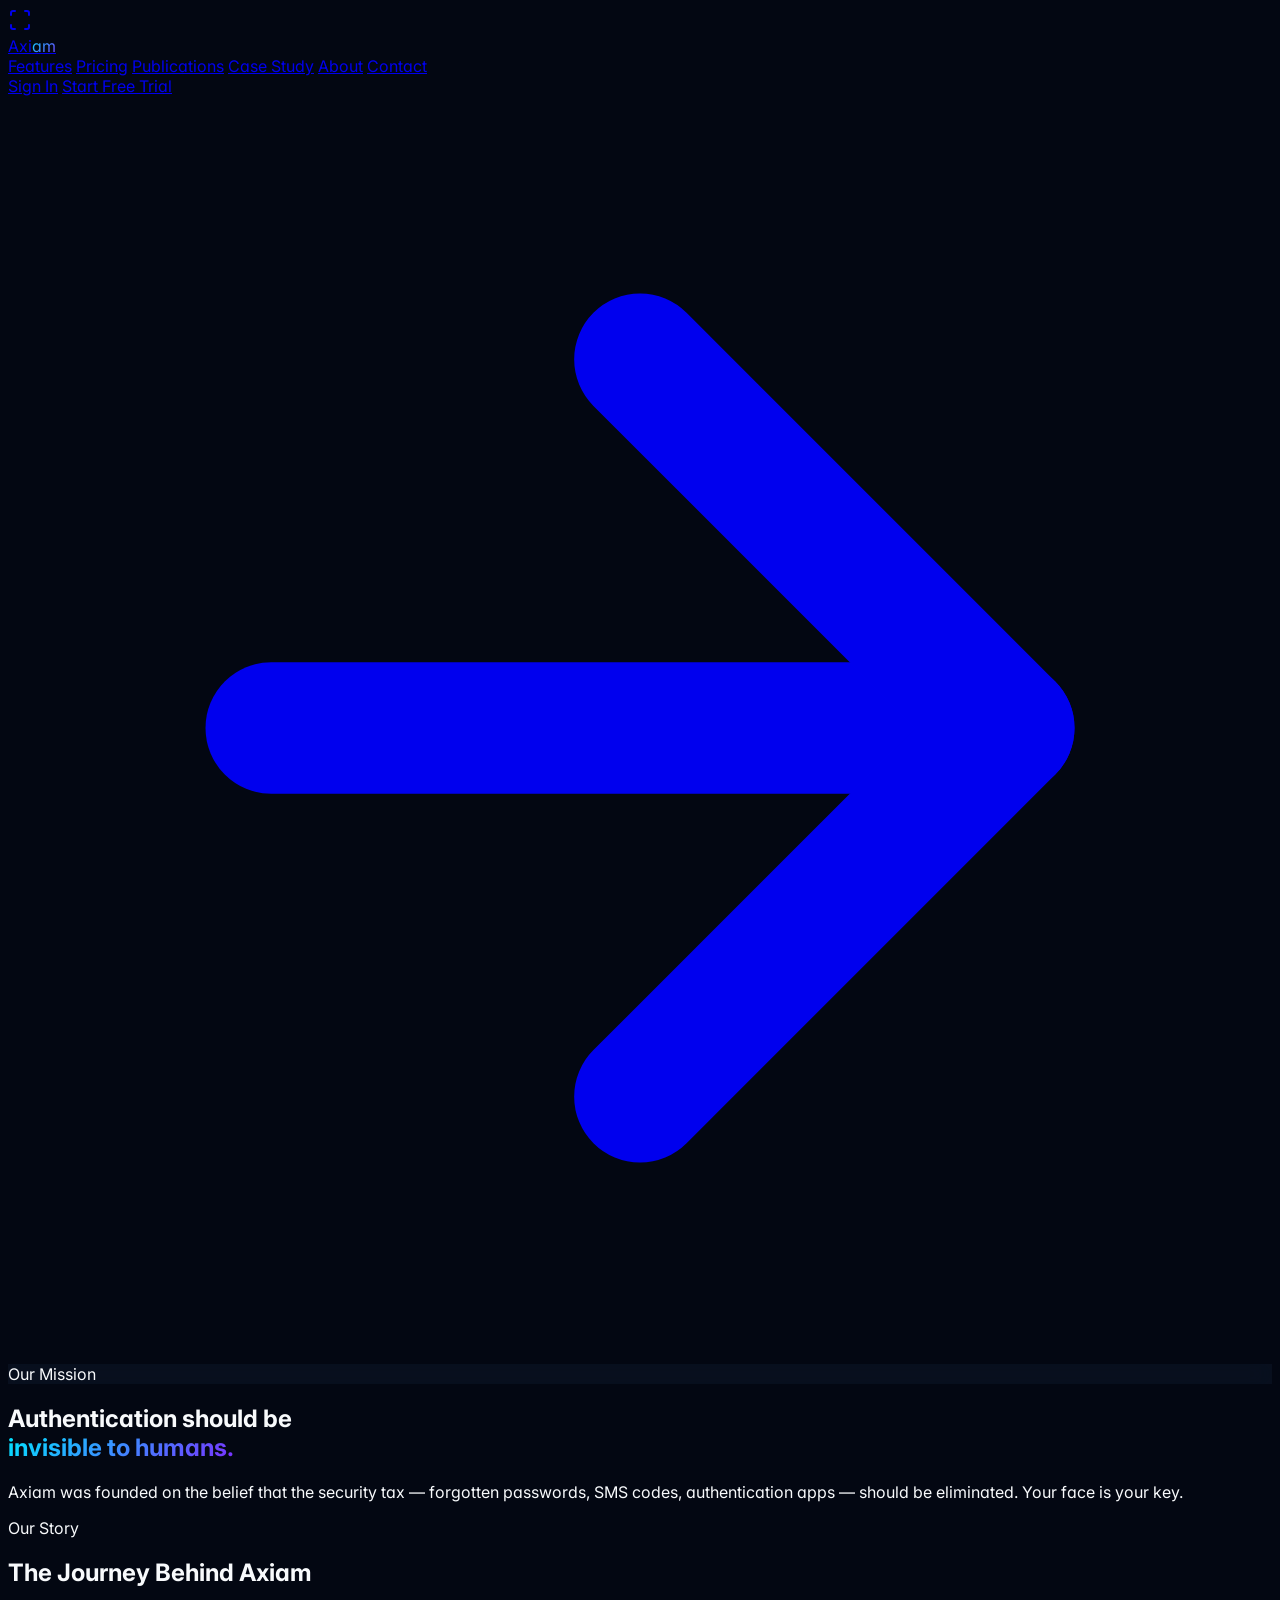
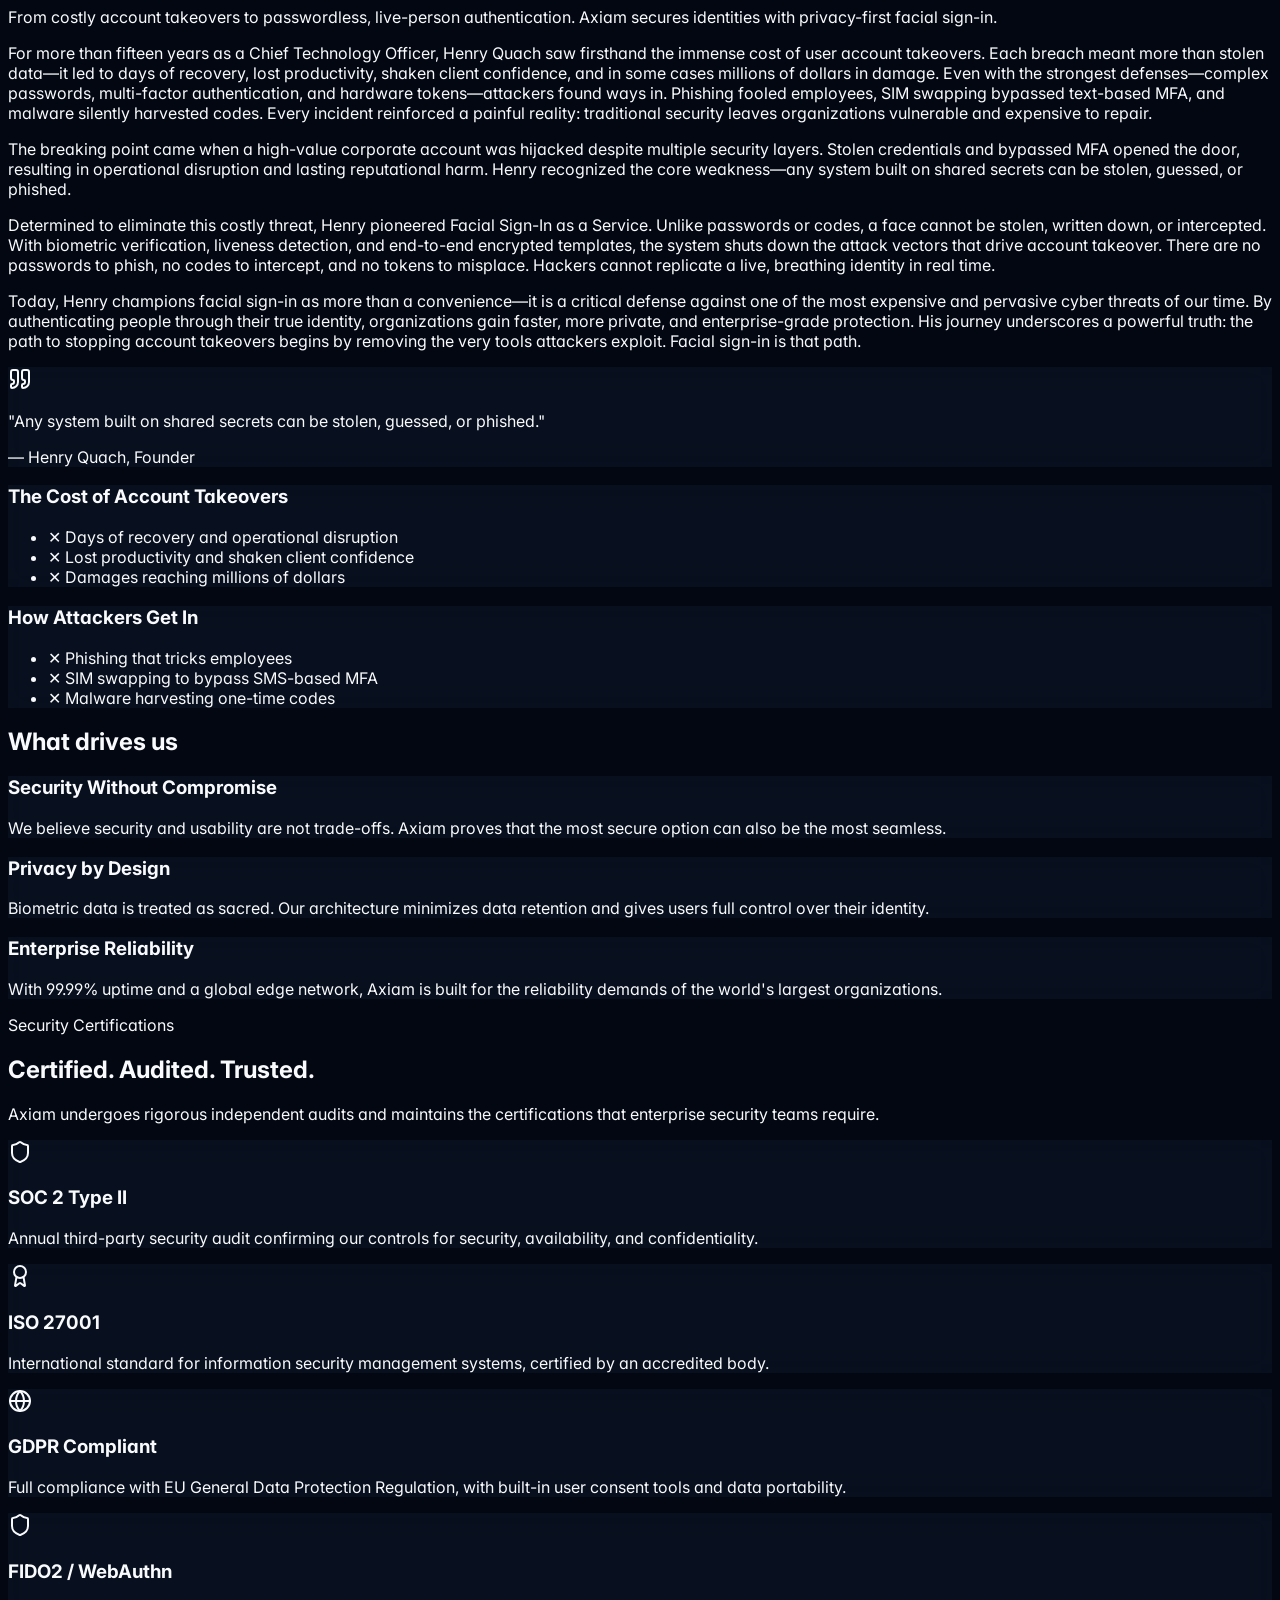
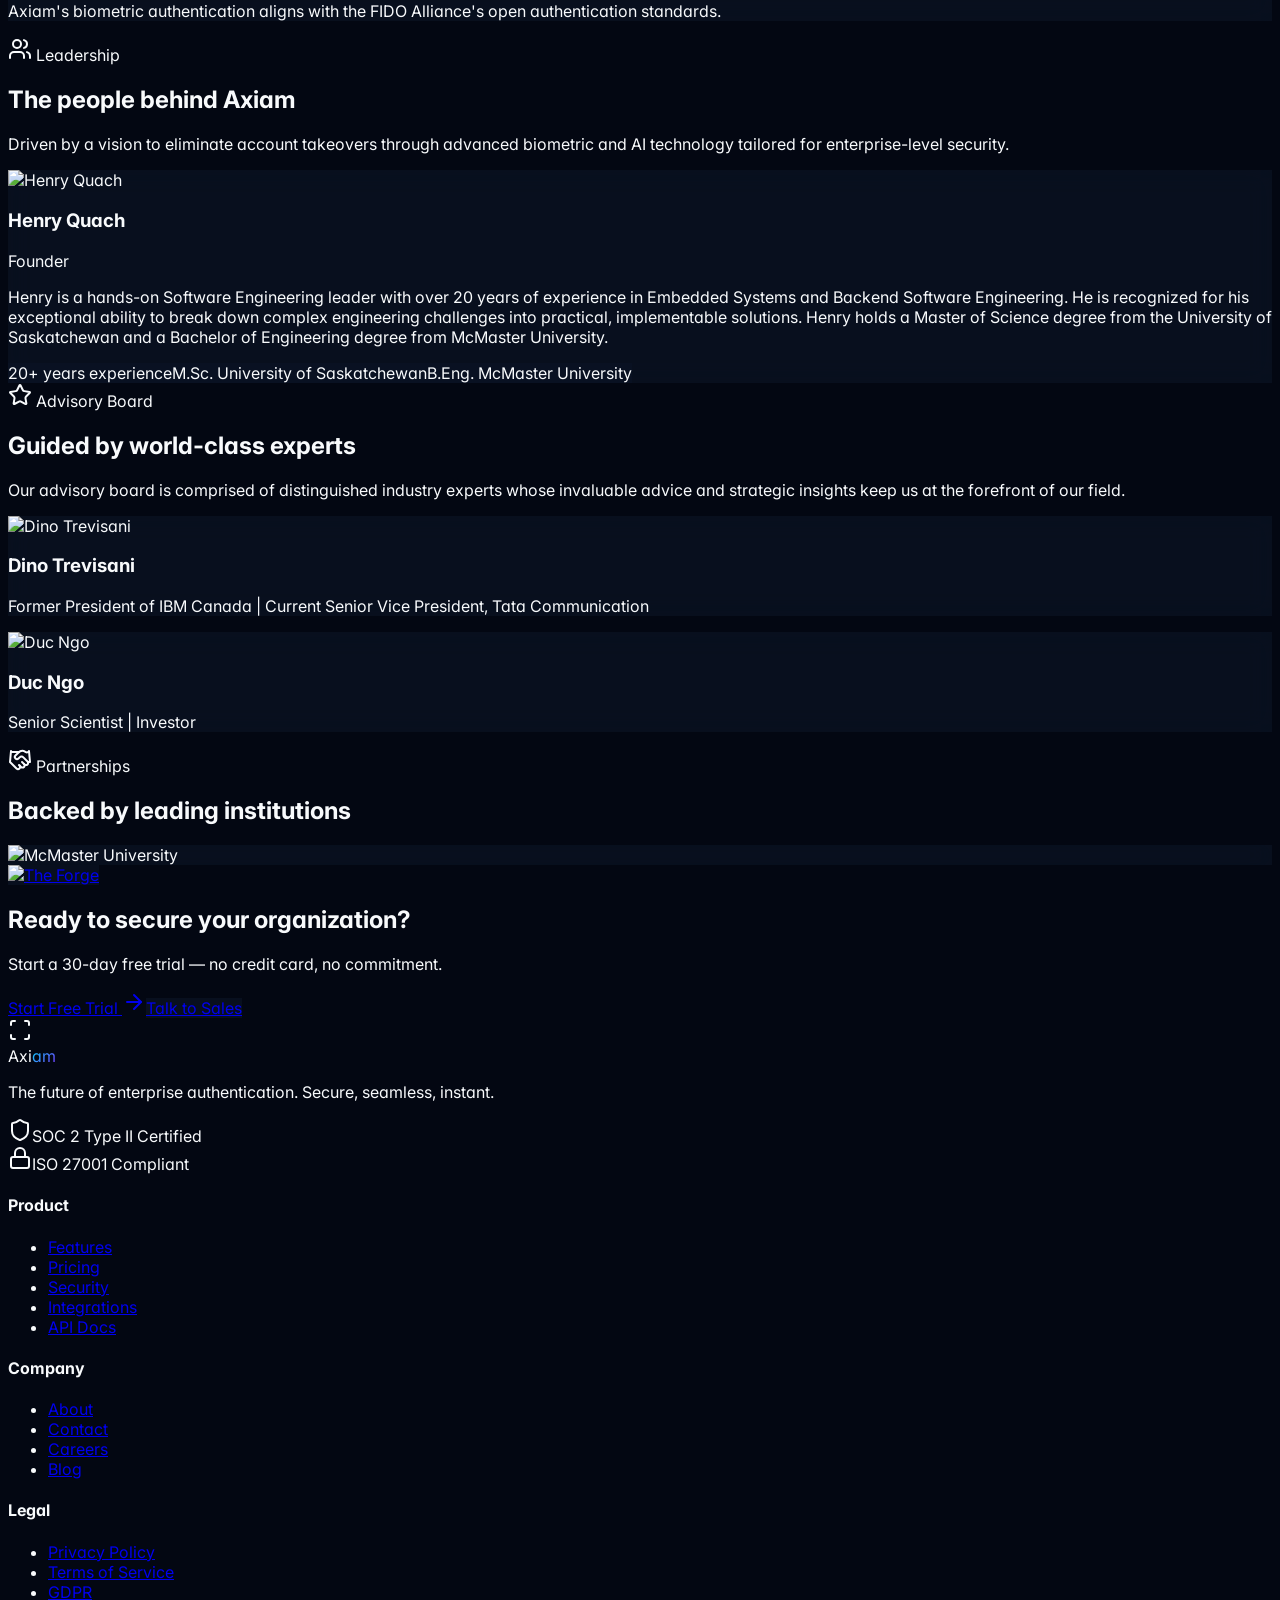
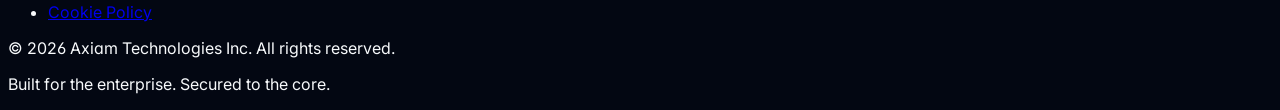
==== about.html @ 0cbfa3c6 "new" ====
<!DOCTYPE html>

<html class="scroll-smooth" lang="en">

<head>
    <meta charset="utf-8" />
    <meta content="width=device-width, initial-scale=1.0" name="viewport" />
    <title>Bastion Host + Facial Sign-In Traces a Ransomware Hacker to Justice | Axiam Case Study</title>
    <!-- Shared Tailwind, behavior, and theme assets -->
    <script src="https://cdn.tailwindcss.com?plugins=forms,container-queries"></script>
    <script src="js/main.js"></script>
    <link rel="preconnect" href="https://fonts.googleapis.com" />
    <link rel="preconnect" crossorigin href="https://fonts.gstatic.com" />
    <link
        href="https://fonts.googleapis.com/css2?family=Inter:wght@300;400;500;600;700;800&family=JetBrains+Mono:wght@400;500&display=swap"
        rel="stylesheet" />
    <link rel="stylesheet" href="css/styles.css" />
</head>

<body class="bg-[#030712] text-slate-400 font-sans antialiased selection:bg-cyan-500 selection:text-black min-h-screen">
    <!-- BEGIN: MainHeader -->
    <header class="fixed top-0 left-0 right-0 z-50 bg-[#030712]/80 backdrop-blur-md border-b border-slate-800/60"
        data-purpose="site-navigation">
        <div class="max-w-7xl mx-auto px-4 sm:px-6 lg:px-8 h-20 flex items-center justify-between">
            <!-- Logo -->
            <a aria-label="Axiam Home" class="flex items-center gap-3 group focus:outline-none" href="index.html">
                <div
                    class="w-9 h-9 rounded-lg bg-gradient-to-br from-cyan-400 to-violet-600 flex items-center justify-center">
                    <svg xmlns="http://www.w3.org/2000/svg" width="24" height="24" viewBox="0 0 24 24" fill="none"
                        stroke="currentColor" stroke-width="2" stroke-linecap="round" stroke-linejoin="round"
                        class="lucide lucide-scan w-5 h-5 text-white">
                        <path d="M3 7V5a2 2 0 0 1 2-2h2"></path>
                        <path d="M17 3h2a2 2 0 0 1 2 2v2"></path>
                        <path d="M21 17v2a2 2 0 0 1-2 2h-2"></path>
                        <path d="M7 21H5a2 2 0 0 1-2-2v-2"></path>
                    </svg>
                </div>
                <span class="text-xl font-bold text-white">Axi<span class="gradient-text">am</span></span>
            </a>
            <!-- Desktop Nav Items -->
            <nav class="hidden md:flex items-center space-x-8 text-sm font-medium text-slate-300">
                <a class="hover:text-cyan-400 transition-colors" href="features.html">Features</a>
                <a class="hover:text-cyan-400 transition-colors" href="pricing.html">Pricing</a>
                <a class="hover:text-cyan-400 transition-colors" href="publications.html">Publications</a>
                <a class="hover:text-cyan-400 transition-colors" href="case-study.html">Case Study</a>
                <a class="text-[#00e5ff] font-semibold transition-colors" href="about.html">About</a>
                <a class="hover:text-cyan-400 transition-colors" href="contact.html">Contact</a>
            </nav>
            <!-- Action Buttons -->
            <div class="flex items-center gap-4">
                <a class="text-sm font-medium text-slate-300 hover:text-white transition-colors hidden sm:inline-block"
                    href="#">Sign In</a>
                <a class="inline-flex items-center justify-center gap-2 px-4 py-2 sm:px-5 sm:py-2.5 rounded-full bg-cyan-400 hover:bg-cyan-300 text-slate-950 font-semibold text-xs sm:text-sm tracking-wide transition-all shadow-[0_0_20px_rgba(0,229,255,0.4)] hover:shadow-[0_0_25px_rgba(0,229,255,0.6)]"
                    href="trial.html">
                    <span>Start Free Trial</span>
                    <svg class="w-3.5 h-3.5" fill="none" stroke="currentColor" stroke-linecap="round"
                        stroke-linejoin="round" stroke-width="2.5" viewbox="0 0 24 24">
                        <line x1="5" x2="19" y1="12" y2="12"></line>
                        <polyline points="12 5 19 12 12 19"></polyline>
                    </svg>
                </a>
            </div>
        </div>
    </header>
    <!-- END: MainHeader -->
    <main>
        <!-- BEGIN: HeroSection -->
        <section class="pt-36 pb-20 relative overflow-hidden">
            <div
                class="absolute top-0 right-0 w-[500px] h-[500px] bg-cyan-400/4 rounded-full blur-3xl pointer-events-none">
            </div>
            <div class="max-w-4xl mx-auto px-6 text-center relative z-10">
                <div class="inline-flex items-center gap-2 px-4 py-2 rounded-full glass border border-cyan-400/20 text-cyan-400 text-sm font-medium mb-8"
                   ><span
                        class="w-2 h-2 rounded-full bg-cyan-400 animate-pulse"></span>Our Mission</div>
                <h1 class="text-3xl sm:text-5xl lg:text-6xl font-extrabold tracking-tight leading-tight sm:leading-[1.15] mb-6 text-white">Authentication
                    should be<br><span class="gradient-text">invisible to humans.</span></h1>
                <p class="text-slate-400 text-xl max-w-2xl mx-auto leading-relaxed"
                   >Axiam was founded on the belief that the security tax —
                    forgotten passwords, SMS codes, authentication apps — should be eliminated. Your face is your key.
                </p>
            </div>
        </section>
        <!-- END: HeroSection -->
        <section class="py-20 bg-[#0D1526]/40 border-y border-white/5">
            <div class="max-w-5xl mx-auto px-6 lg:px-8">
                <div class="text-center mb-12"><span
                        class="text-cyan-400 text-sm font-semibold uppercase tracking-widest mb-4 block">Our
                        Story</span>
                    <h2 class="text-4xl md:text-5xl font-bold text-white mb-4">The Journey Behind Axiam</h2>
                    <p class="text-slate-400 text-lg max-w-2xl mx-auto">From costly account takeovers to passwordless,
                        live-person authentication. Axiam secures identities with privacy-first facial sign-in.</p>
                </div>
                <div class="space-y-6 text-slate-400 leading-relaxed text-lg max-w-3xl mx-auto">
                    <p>For more than fifteen years as a Chief Technology Officer,
                        Henry Quach saw firsthand the immense cost of user account takeovers. Each breach meant more
                        than stolen data—it led to days of recovery, lost productivity, shaken client confidence, and in
                        some cases millions of dollars in damage. Even with the strongest defenses—complex passwords,
                        multi-factor authentication, and hardware tokens—attackers found ways in. Phishing fooled
                        employees, SIM swapping bypassed text-based MFA, and malware silently harvested codes. Every
                        incident reinforced a painful reality: traditional security leaves organizations vulnerable and
                        expensive to repair.</p>
                    <p>The breaking point came when a high-value corporate account
                        was hijacked despite multiple security layers. Stolen credentials and bypassed MFA opened the
                        door, resulting in operational disruption and lasting reputational harm. Henry recognized the
                        core weakness—any system built on shared secrets can be stolen, guessed, or phished.</p>
                    <p>Determined to eliminate this costly threat, Henry pioneered
                        Facial Sign-In as a Service. Unlike passwords or codes, a face cannot be stolen, written down,
                        or intercepted. With biometric verification, liveness detection, and end-to-end encrypted
                        templates, the system shuts down the attack vectors that drive account takeover. There are no
                        passwords to phish, no codes to intercept, and no tokens to misplace. Hackers cannot replicate a
                        live, breathing identity in real time.</p>
                    <p>Today, Henry champions facial sign-in as more than a
                        convenience—it is a critical defense against one of the most expensive and pervasive cyber
                        threats of our time. By authenticating people through their true identity, organizations gain
                        faster, more private, and enterprise-grade protection. His journey underscores a powerful truth:
                        the path to stopping account takeovers begins by removing the very tools attackers exploit.
                        Facial sign-in is that path.</p>
                </div>
                <div class="relative glass rounded-2xl p-8 md:p-10 border border-cyan-400/15 mt-12 max-w-2xl mx-auto"
                   ><svg xmlns="http://www.w3.org/2000/svg" width="24" height="24"
                        viewBox="0 0 24 24" fill="none" stroke="currentColor" stroke-width="2" stroke-linecap="round"
                        stroke-linejoin="round"
                        class="lucide lucide-quote absolute top-6 left-6 w-8 h-8 text-cyan-400/20">
                        <path
                            d="M16 3a2 2 0 0 0-2 2v6a2 2 0 0 0 2 2 1 1 0 0 1 1 1v1a2 2 0 0 1-2 2 1 1 0 0 0-1 1v2a1 1 0 0 0 1 1 6 6 0 0 0 6-6V5a2 2 0 0 0-2-2z">
                        </path>
                        <path
                            d="M5 3a2 2 0 0 0-2 2v6a2 2 0 0 0 2 2 1 1 0 0 1 1 1v1a2 2 0 0 1-2 2 1 1 0 0 0-1 1v2a1 1 0 0 0 1 1 6 6 0 0 0 6-6V5a2 2 0 0 0-2-2z">
                        </path>
                    </svg>
                    <p class="text-xl md:text-2xl font-medium text-white leading-relaxed mb-4 pl-10">"Any system built
                        on shared secrets can be stolen, guessed, or phished."</p>
                    <p class="text-cyan-400 font-semibold pl-10">— Henry Quach, Founder</p>
                </div>
                <div class="grid md:grid-cols-2 gap-6 mt-12">
                    <div class="glass rounded-2xl p-7 border border-red-500/10">
                        <h3 class="text-white font-bold mb-4 flex items-center gap-2"><span
                                class="w-2 h-2 rounded-full bg-red-400"></span> The Cost of Account Takeovers</h3>
                        <ul class="space-y-3">
                            <li class="flex items-start gap-2.5 text-slate-400 text-sm"><span
                                    class="text-red-400 mt-1">✕</span> Days of recovery and operational disruption</li>
                            <li class="flex items-start gap-2.5 text-slate-400 text-sm"><span
                                    class="text-red-400 mt-1">✕</span> Lost productivity and shaken client confidence
                            </li>
                            <li class="flex items-start gap-2.5 text-slate-400 text-sm"><span
                                    class="text-red-400 mt-1">✕</span> Damages reaching millions of dollars</li>
                        </ul>
                    </div>
                    <div class="glass rounded-2xl p-7 border border-orange-500/10">
                        <h3 class="text-white font-bold mb-4 flex items-center gap-2"><span
                                class="w-2 h-2 rounded-full bg-orange-400"></span> How Attackers Get In</h3>
                        <ul class="space-y-3">
                            <li class="flex items-start gap-2.5 text-slate-400 text-sm"><span
                                    class="text-orange-400 mt-1">✕</span> Phishing that tricks employees</li>
                            <li class="flex items-start gap-2.5 text-slate-400 text-sm"><span
                                    class="text-orange-400 mt-1">✕</span> SIM swapping to bypass SMS-based MFA</li>
                            <li class="flex items-start gap-2.5 text-slate-400 text-sm"><span
                                    class="text-orange-400 mt-1">✕</span> Malware harvesting one-time codes</li>
                        </ul>
                    </div>
                </div>
            </div>
        </section>
        <section class="py-24">
            <div class="max-w-7xl mx-auto px-6 lg:px-8">
                <div class="text-center mb-16">
                    <h2 class="text-4xl font-bold text-white mb-4">What drives us</h2>
                </div>
                <div class="grid md:grid-cols-3 gap-8">
                    <div class="glass rounded-2xl p-8 border border-white/5 hover:border-cyan-400/20 transition-all"
                       >
                        <div class="w-2 h-12 rounded-full bg-gradient-to-b from-cyan-400 to-violet-600 mb-6"></div>
                        <h3 class="text-xl font-bold text-white mb-3">Security Without Compromise</h3>
                        <p class="text-slate-400 leading-relaxed">We believe security and usability are not trade-offs.
                            Axiam proves that the most secure option can also be the most seamless.</p>
                    </div>
                    <div class="glass rounded-2xl p-8 border border-white/5 hover:border-cyan-400/20 transition-all"
                       >
                        <div class="w-2 h-12 rounded-full bg-gradient-to-b from-cyan-400 to-violet-600 mb-6"></div>
                        <h3 class="text-xl font-bold text-white mb-3">Privacy by Design</h3>
                        <p class="text-slate-400 leading-relaxed">Biometric data is treated as sacred. Our architecture
                            minimizes data retention and gives users full control over their identity.</p>
                    </div>
                    <div class="glass rounded-2xl p-8 border border-white/5 hover:border-cyan-400/20 transition-all"
                       >
                        <div class="w-2 h-12 rounded-full bg-gradient-to-b from-cyan-400 to-violet-600 mb-6"></div>
                        <h3 class="text-xl font-bold text-white mb-3">Enterprise Reliability</h3>
                        <p class="text-slate-400 leading-relaxed">With 99.99% uptime and a global edge network, Axiam is
                            built for the reliability demands of the world's largest organizations.</p>
                    </div>
                </div>
            </div>
        </section>
        <section class="py-24 bg-[#0D1526]/40 border-y border-white/5">
            <div class="max-w-7xl mx-auto px-6 lg:px-8">
                <div class="text-center mb-16"><span
                        class="text-violet-400 text-sm font-semibold uppercase tracking-widest mb-4 block">Security
                        Certifications</span>
                    <h2 class="text-4xl font-bold text-white mb-4">Certified. Audited. Trusted.</h2>
                    <p class="text-slate-400 text-lg max-w-xl mx-auto">Axiam undergoes rigorous independent audits and
                        maintains the certifications that enterprise security teams require.</p>
                </div>
                <div class="grid md:grid-cols-2 gap-8">
                    <div class="glass rounded-2xl p-8 border border-white/5 hover:border-cyan-400/20 transition-all flex gap-6"
                       >
                        <div
                            class="w-14 h-14 rounded-2xl flex items-center justify-center flex-shrink-0 bg-cyan-400/10">
                            <svg xmlns="http://www.w3.org/2000/svg" width="24" height="24" viewBox="0 0 24 24"
                                fill="none" stroke="currentColor" stroke-width="2" stroke-linecap="round"
                                stroke-linejoin="round" class="lucide lucide-shield w-7 h-7 text-cyan-400">
                                <path
                                    d="M20 13c0 5-3.5 7.5-7.66 8.95a1 1 0 0 1-.67-.01C7.5 20.5 4 18 4 13V6a1 1 0 0 1 1-1c2 0 4.5-1.2 6.24-2.72a1.17 1.17 0 0 1 1.52 0C14.51 3.81 17 5 19 5a1 1 0 0 1 1 1z">
                                </path>
                            </svg>
                        </div>
                        <div>
                            <h3 class="text-white font-bold text-lg mb-2">SOC 2 Type II</h3>
                            <p class="text-slate-400 text-sm leading-relaxed">Annual third-party security audit
                                confirming our controls for security, availability, and confidentiality.</p>
                        </div>
                    </div>
                    <div class="glass rounded-2xl p-8 border border-white/5 hover:border-cyan-400/20 transition-all flex gap-6"
                       >
                        <div
                            class="w-14 h-14 rounded-2xl flex items-center justify-center flex-shrink-0 bg-violet-400/10">
                            <svg xmlns="http://www.w3.org/2000/svg" width="24" height="24" viewBox="0 0 24 24"
                                fill="none" stroke="currentColor" stroke-width="2" stroke-linecap="round"
                                stroke-linejoin="round" class="lucide lucide-award w-7 h-7 text-violet-400">
                                <path
                                    d="m15.477 12.89 1.515 8.526a.5.5 0 0 1-.81.47l-3.58-2.687a1 1 0 0 0-1.197 0l-3.586 2.686a.5.5 0 0 1-.81-.469l1.514-8.526">
                                </path>
                                <circle cx="12" cy="8" r="6"></circle>
                            </svg>
                        </div>
                        <div>
                            <h3 class="text-white font-bold text-lg mb-2">ISO 27001</h3>
                            <p class="text-slate-400 text-sm leading-relaxed">International standard for information
                                security management systems, certified by an accredited body.</p>
                        </div>
                    </div>
                    <div class="glass rounded-2xl p-8 border border-white/5 hover:border-cyan-400/20 transition-all flex gap-6"
                       >
                        <div
                            class="w-14 h-14 rounded-2xl flex items-center justify-center flex-shrink-0 bg-cyan-400/10">
                            <svg xmlns="http://www.w3.org/2000/svg" width="24" height="24" viewBox="0 0 24 24"
                                fill="none" stroke="currentColor" stroke-width="2" stroke-linecap="round"
                                stroke-linejoin="round" class="lucide lucide-globe w-7 h-7 text-cyan-400">
                                <circle cx="12" cy="12" r="10"></circle>
                                <path d="M12 2a14.5 14.5 0 0 0 0 20 14.5 14.5 0 0 0 0-20"></path>
                                <path d="M2 12h20"></path>
                            </svg>
                        </div>
                        <div>
                            <h3 class="text-white font-bold text-lg mb-2">GDPR Compliant</h3>
                            <p class="text-slate-400 text-sm leading-relaxed">Full compliance with EU General Data
                                Protection Regulation, with built-in user consent tools and data portability.</p>
                        </div>
                    </div>
                    <div class="glass rounded-2xl p-8 border border-white/5 hover:border-cyan-400/20 transition-all flex gap-6"
                       >
                        <div
                            class="w-14 h-14 rounded-2xl flex items-center justify-center flex-shrink-0 bg-violet-400/10">
                            <svg xmlns="http://www.w3.org/2000/svg" width="24" height="24" viewBox="0 0 24 24"
                                fill="none" stroke="currentColor" stroke-width="2" stroke-linecap="round"
                                stroke-linejoin="round" class="lucide lucide-shield w-7 h-7 text-violet-400">
                                <path
                                    d="M20 13c0 5-3.5 7.5-7.66 8.95a1 1 0 0 1-.67-.01C7.5 20.5 4 18 4 13V6a1 1 0 0 1 1-1c2 0 4.5-1.2 6.24-2.72a1.17 1.17 0 0 1 1.52 0C14.51 3.81 17 5 19 5a1 1 0 0 1 1 1z">
                                </path>
                            </svg>
                        </div>
                        <div>
                            <h3 class="text-white font-bold text-lg mb-2">FIDO2 / WebAuthn</h3>
                            <p class="text-slate-400 text-sm leading-relaxed">Axiam's biometric authentication aligns
                                with the FIDO Alliance's open authentication standards.</p>
                        </div>
                    </div>
                </div>
            </div>
        </section>
        <section class="py-24">
            <div class="max-w-7xl mx-auto px-6 lg:px-8">
                <div class="text-center mb-16"><span
                        class="text-cyan-400 text-sm font-semibold uppercase tracking-widest mb-4 block flex items-center justify-center gap-2"><svg
                            xmlns="http://www.w3.org/2000/svg" width="24" height="24" viewBox="0 0 24 24" fill="none"
                            stroke="currentColor" stroke-width="2" stroke-linecap="round" stroke-linejoin="round"
                            class="lucide lucide-users w-4 h-4">
                            <path d="M16 21v-2a4 4 0 0 0-4-4H6a4 4 0 0 0-4 4v2"></path>
                            <circle cx="9" cy="7" r="4"></circle>
                            <path d="M22 21v-2a4 4 0 0 0-3-3.87"></path>
                            <path d="M16 3.13a4 4 0 0 1 0 7.75"></path>
                        </svg> Leadership</span>
                    <h2 class="text-4xl font-bold text-white mb-4">The people behind Axiam</h2>
                    <p class="text-slate-400 text-lg max-w-2xl mx-auto">Driven by a vision to eliminate account
                        takeovers through advanced biometric and AI technology tailored for enterprise-level security.
                    </p>
                </div>
                <div class="max-w-3xl mx-auto">
                    <div class="relative glass rounded-3xl p-10 md:p-12 border border-cyan-400/15 hover:border-cyan-400/30 transition-all overflow-hidden group"
                       >
                        <div
                            class="absolute inset-0 bg-gradient-to-br from-cyan-400/5 to-violet-600/5 pointer-events-none">
                        </div>
                        <div class="relative z-10 flex flex-col md:flex-row items-center md:items-start gap-8">
                            <div class="relative flex-shrink-0">
                                <div
                                    class="absolute -inset-1 rounded-full bg-gradient-to-br from-cyan-400/40 to-violet-600/40 blur-md opacity-60 group-hover:opacity-100 transition-opacity">
                                </div><img
                                    src="https://qtrypzzcjebvfcihiynt.supabase.co/storage/v1/object/public/base44-prod/public/699f3a6bfd5d710f6a044eb6/f154e539b_generated_image.png"
                                    alt="Henry Quach"
                                    class="relative w-32 h-32 md:w-36 md:h-36 rounded-full object-cover border-2 border-cyan-400/30">
                            </div>
                            <div class="flex-1 text-center md:text-left">
                                <h3 class="text-2xl md:text-3xl font-bold text-white mb-1">Henry Quach</h3>
                                <p class="text-cyan-400 text-base font-semibold mb-5">Founder</p>
                                <p class="text-slate-400 leading-relaxed mb-6">Henry is a hands-on Software Engineering
                                    leader with over 20 years of experience in Embedded Systems and Backend Software
                                    Engineering. He is recognized for his exceptional ability to break down complex
                                    engineering challenges into practical, implementable solutions. Henry holds a Master
                                    of Science degree from the University of Saskatchewan and a Bachelor of Engineering
                                    degree from McMaster University.</p>
                                <div class="flex flex-wrap gap-2 justify-center md:justify-start"><span
                                        class="text-xs glass px-3 py-1.5 rounded-full border border-cyan-400/20 text-cyan-400 font-medium">20+
                                        years experience</span><span
                                        class="text-xs glass px-3 py-1.5 rounded-full border border-white/5 text-slate-300 font-medium">M.Sc.
                                        University of Saskatchewan</span><span
                                        class="text-xs glass px-3 py-1.5 rounded-full border border-white/5 text-slate-300 font-medium">B.Eng.
                                        McMaster University</span></div>
                            </div>
                        </div>
                    </div>
                </div>
            </div>
        </section>
        <section class="py-24 bg-[#0D1526]/40 border-y border-white/5">
            <div class="max-w-7xl mx-auto px-6 lg:px-8">
                <div class="text-center mb-16"><span
                        class="text-violet-400 text-sm font-semibold uppercase tracking-widest mb-4 block flex items-center justify-center gap-2"><svg
                            xmlns="http://www.w3.org/2000/svg" width="24" height="24" viewBox="0 0 24 24" fill="none"
                            stroke="currentColor" stroke-width="2" stroke-linecap="round" stroke-linejoin="round"
                            class="lucide lucide-star w-4 h-4">
                            <path
                                d="M11.525 2.295a.53.53 0 0 1 .95 0l2.31 4.679a2.123 2.123 0 0 0 1.595 1.16l5.166.756a.53.53 0 0 1 .294.904l-3.736 3.638a2.123 2.123 0 0 0-.611 1.878l.882 5.14a.53.53 0 0 1-.771.56l-4.618-2.428a2.122 2.122 0 0 0-1.973 0L6.396 21.01a.53.53 0 0 1-.77-.56l.881-5.139a2.122 2.122 0 0 0-.611-1.879L2.16 9.795a.53.53 0 0 1 .294-.906l5.165-.755a2.122 2.122 0 0 0 1.597-1.16z">
                            </path>
                        </svg> Advisory Board</span>
                    <h2 class="text-4xl font-bold text-white mb-4">Guided by world-class experts</h2>
                    <p class="text-slate-400 text-lg max-w-2xl mx-auto">Our advisory board is comprised of distinguished
                        industry experts whose invaluable advice and strategic insights keep us at the forefront of our
                        field.</p>
                </div>
                <div class="grid md:grid-cols-2 gap-8 max-w-4xl mx-auto">
                    <div class="glass rounded-2xl p-8 border border-white/5 hover:border-violet-400/20 transition-all flex items-center gap-5"
                       ><img
                            src="https://dashboard.axiam.io/assets/Dino-Trevisani-f7d4028ccf954fde856db5d0bd7a60f56756c30aee7a41c5e6709a3c54392edc.png"
                            alt="Dino Trevisani"
                            class="w-20 h-20 rounded-full object-cover border-2 border-violet-400/20 flex-shrink-0">
                        <div>
                            <h3 class="text-lg font-bold text-white">Dino Trevisani</h3>
                            <p class="text-violet-400 text-sm mt-1">Former President of IBM Canada | Current Senior Vice
                                President, Tata Communication</p>
                        </div>
                    </div>
                    <div class="glass rounded-2xl p-8 border border-white/5 hover:border-violet-400/20 transition-all flex items-center gap-5"
                       ><img
                            src="https://dashboard.axiam.io/assets/duc-ngo-11738da3454d9322840f368864fb1fb40541fd0e5b443ebb37a73ff5ca25899f.png"
                            alt="Duc Ngo"
                            class="w-20 h-20 rounded-full object-cover border-2 border-violet-400/20 flex-shrink-0">
                        <div>
                            <h3 class="text-lg font-bold text-white">Duc Ngo</h3>
                            <p class="text-violet-400 text-sm mt-1">Senior Scientist | Investor</p>
                        </div>
                    </div>
                </div>
            </div>
        </section>
        <section class="py-20">
            <div class="max-w-7xl mx-auto px-6 lg:px-8">
                <div class="text-center mb-12"><span
                        class="text-cyan-400 text-sm font-semibold uppercase tracking-widest mb-4 block flex items-center justify-center gap-2"><svg
                            xmlns="http://www.w3.org/2000/svg" width="24" height="24" viewBox="0 0 24 24" fill="none"
                            stroke="currentColor" stroke-width="2" stroke-linecap="round" stroke-linejoin="round"
                            class="lucide lucide-handshake w-4 h-4">
                            <path d="m11 17 2 2a1 1 0 1 0 3-3"></path>
                            <path
                                d="m14 14 2.5 2.5a1 1 0 1 0 3-3l-3.88-3.88a3 3 0 0 0-4.24 0l-.88.88a1 1 0 1 1-3-3l2.81-2.81a5.79 5.79 0 0 1 7.06-.87l.47.28a2 2 0 0 0 1.42.25L21 4">
                            </path>
                            <path d="m21 3 1 11h-2"></path>
                            <path d="M3 3 2 14l6.5 6.5a1 1 0 1 0 3-3"></path>
                            <path d="M3 4h8"></path>
                        </svg> Partnerships</span>
                    <h2 class="text-3xl font-bold text-white">Backed by leading institutions</h2>
                </div>
                <div class="flex flex-wrap items-center justify-center gap-12">
                    <div class="glass rounded-2xl p-8 border border-white/5 flex items-center justify-center"><img
                            src="https://dashboard.axiam.io/assets/McMaster-University-logo-e66e0690f7c9e3ead561ddea33e56fd5a88d5e3cc6a9f06b1a1d232995dc2d59.png"
                            alt="McMaster University"
                            class="h-16 object-contain opacity-70 hover:opacity-100 transition-opacity"></div><a
                        href="https://theforge.mcmaster.ca/startups/axiam-ai/" target="_blank" rel="noreferrer"
                        class="glass rounded-2xl p-8 border border-white/5 flex items-center justify-center hover:border-cyan-400/20 transition-all"><img
                            src="https://dashboard.axiam.io/assets/the_forge_logo-505212fdadaf58d2de7faad323778ddab6ab7c96f7bb055b452cfcb2638b49c2.png"
                            alt="The Forge"
                            class="h-16 object-contain opacity-70 hover:opacity-100 transition-opacity"></a>
                </div>
            </div>
        </section>
        <section class="py-24">
            <div class="max-w-3xl mx-auto px-6 text-center">
                <div>
                    <h2 class="text-4xl font-bold text-white mb-6">Ready to secure your organization?</h2>
                    <p class="text-slate-400 text-lg mb-8">Start a 30-day free trial — no credit card, no commitment.
                    </p>
                    <div class="flex flex-col sm:flex-row gap-4 justify-center"><a
                            class="inline-flex items-center gap-2 px-10 py-5 rounded-xl font-bold text-[#080C14] bg-cyan-400 hover:bg-cyan-300 transition-all glow-cyan text-lg"
                            href="/trial">Start Free Trial <svg xmlns="http://www.w3.org/2000/svg" width="24"
                                height="24" viewBox="0 0 24 24" fill="none" stroke="currentColor" stroke-width="2"
                                stroke-linecap="round" stroke-linejoin="round"
                                class="lucide lucide-arrow-right w-5 h-5">
                                <path d="M5 12h14"></path>
                                <path d="m12 5 7 7-7 7"></path>
                            </svg></a><a
                            class="inline-flex items-center gap-2 px-10 py-5 rounded-xl font-bold text-white glass border border-white/10 hover:border-cyan-400/30 transition-all text-lg"
                            href="/contact">Talk to Sales</a></div>
                </div>
            </div>
        </section>
    </main>
    <!-- BEGIN: MainFooter -->
    <footer class="border-t border-white/5 bg-[#050810]">
        <div class="max-w-7xl mx-auto px-6 lg:px-8 py-16">
            <div class="grid grid-cols-1 md:grid-cols-4 gap-10">
                <div class="md:col-span-1">
                    <div class="flex items-center gap-3 mb-4">
                        <div
                            class="w-9 h-9 rounded-lg bg-gradient-to-br from-cyan-400 to-violet-600 flex items-center justify-center">
                            <svg xmlns="http://www.w3.org/2000/svg" width="24" height="24" viewBox="0 0 24 24"
                                fill="none" stroke="currentColor" stroke-width="2" stroke-linecap="round"
                                stroke-linejoin="round" class="lucide lucide-scan w-5 h-5 text-white">
                                <path d="M3 7V5a2 2 0 0 1 2-2h2"></path>
                                <path d="M17 3h2a2 2 0 0 1 2 2v2"></path>
                                <path d="M21 17v2a2 2 0 0 1-2 2h-2"></path>
                                <path d="M7 21H5a2 2 0 0 1-2-2v-2"></path>
                            </svg>
                        </div>
                        <span class="text-xl font-bold text-white">Axi<span class="gradient-text">am</span></span>
                    </div>
                    <p class="text-slate-500 text-sm leading-relaxed">The future of enterprise authentication. Secure,
                        seamless, instant.</p>
                    <div class="flex items-center gap-2 mt-6"><svg xmlns="http://www.w3.org/2000/svg" width="24"
                            height="24" viewBox="0 0 24 24" fill="none" stroke="currentColor" stroke-width="2"
                            stroke-linecap="round" stroke-linejoin="round"
                            class="lucide lucide-shield w-4 h-4 text-cyan-400">
                            <path
                                d="M20 13c0 5-3.5 7.5-7.66 8.95a1 1 0 0 1-.67-.01C7.5 20.5 4 18 4 13V6a1 1 0 0 1 1-1c2 0 4.5-1.2 6.24-2.72a1.17 1.17 0 0 1 1.52 0C14.51 3.81 17 5 19 5a1 1 0 0 1 1 1z">
                            </path>
                        </svg><span class="text-xs text-slate-500">SOC 2 Type II Certified</span></div>
                    <div class="flex items-center gap-2 mt-2"><svg xmlns="http://www.w3.org/2000/svg" width="24"
                            height="24" viewBox="0 0 24 24" fill="none" stroke="currentColor" stroke-width="2"
                            stroke-linecap="round" stroke-linejoin="round"
                            class="lucide lucide-lock w-4 h-4 text-violet-400">
                            <rect width="18" height="11" x="3" y="11" rx="2" ry="2"></rect>
                            <path d="M7 11V7a5 5 0 0 1 10 0v4"></path>
                        </svg><span class="text-xs text-slate-500">ISO 27001 Compliant</span></div>
                </div>
                <div>
                    <h4 class="text-white font-semibold text-sm mb-4 uppercase tracking-widest">Product</h4>
                    <ul class="space-y-3">
                        <li><a class="text-slate-500 hover:text-cyan-400 text-sm transition-colors"
                                href="features.html">Features</a></li>
                        <li><a class="text-slate-500 hover:text-cyan-400 text-sm transition-colors"
                                href="pricing.html">Pricing</a></li>
                        <li><a class="text-slate-500 hover:text-cyan-400 text-sm transition-colors"
                                href="contact.html">Security</a></li>
                        <li><a class="text-slate-500 hover:text-cyan-400 text-sm transition-colors"
                                href="contact.html">Integrations</a></li>
                        <li><a class="text-slate-500 hover:text-cyan-400 text-sm transition-colors"
                                href="api-docs.html">API
                                Docs</a></li>
                    </ul>
                </div>
                <div>
                    <h4 class="text-white font-semibold text-sm mb-4 uppercase tracking-widest">Company</h4>
                    <ul class="space-y-3">
                        <li><a class="text-slate-500 hover:text-cyan-400 text-sm transition-colors"
                                href="about.html">About</a></li>
                        <li><a class="text-slate-500 hover:text-cyan-400 text-sm transition-colors"
                                href="contact.html">Contact</a></li>
                        <li><a class="text-slate-500 hover:text-cyan-400 text-sm transition-colors"
                                href="contact.html">Careers</a></li>
                        <li><a class="text-slate-500 hover:text-cyan-400 text-sm transition-colors"
                                href="contact.html">Blog</a></li>
                    </ul>
                </div>
                <div>
                    <h4 class="text-white font-semibold text-sm mb-4 uppercase tracking-widest">Legal</h4>
                    <ul class="space-y-3">
                        <li><a class="text-slate-500 hover:text-cyan-400 text-sm transition-colors"
                                href="api-docs.html">Privacy Policy</a></li>
                        <li><a class="text-slate-500 hover:text-cyan-400 text-sm transition-colors"
                                href="api-docs.html">Terms of Service</a></li>
                        <li><a class="text-slate-500 hover:text-cyan-400 text-sm transition-colors"
                                href="api-docs.html">GDPR</a></li>
                        <li><a class="text-slate-500 hover:text-cyan-400 text-sm transition-colors"
                                href="api-docs.html">Cookie Policy</a></li>
                    </ul>
                </div>
            </div>
            <div
                class="border-t border-white/5 mt-12 pt-8 flex flex-col md:flex-row items-center justify-between gap-4">
                <p class="text-slate-600 text-sm">© 2026 Axiam Technologies Inc. All rights reserved.</p>
                <p class="text-slate-600 text-sm">Built for the enterprise. Secured to the core.</p>
            </div>
        </div>
    </footer>
    <!-- END: MainFooter -->
</body>

</html>
---- css/styles.css ----
/* Axiam custom styles */
:root {
  --brand-cyan: #00e5ff;
  --brand-cyan-dark: #0891b2;
  --brand-electric: #06b6d4;
  --brand-surface: #070d18;
  --brand-surface-alt: #0b1426;
  --brand-border: #162338;
  --brand-muted: #64748b;
  --bg-deep: #030712;
  --text-main: #f8fafc;
}

html {
  scroll-behavior: smooth;
}

body {
  background-color: var(--bg-deep);
  color: var(--text-main);
  font-family: 'Inter', sans-serif;
  font-feature-settings: 'cv02', 'cv03', 'cv04', 'cv11';
  overflow-x: hidden;
}

section > div.fade-in-up {
  opacity: 0 ;
  transform: translateY(40px);
  transition: opacity 0.7s ease, transform 0.7s ease;
  will-change: opacity, transform;
}

section > div.fade-in-up.is-visible {
  opacity: 1 ;
  transform: none ;
}

@media (prefers-reduced-motion: reduce) {
  section > div.fade-in-up {
    opacity: 1;
    transform: none ;
    transition: none;
  }
}

.gradient-text-cyan {
  background: linear-gradient(135deg, #00f0ff 0%, #38bdf8 100%);
  -webkit-background-clip: text;
  background-clip: text;
  color: transparent;
}

.gradient-text-purple {
  background: linear-gradient(135deg, #a855f7 0%, #6366f1 100%);
  -webkit-background-clip: text;
  background-clip: text;
  color: transparent;
}

.gradient-hero-title {
  background: linear-gradient(180deg, #fff 0%, #cbd5e1 100%);
  -webkit-background-clip: text;
  background-clip: text;
  color: transparent;
}

.shadow-card-glass {
  box-shadow: inset 0 1px 1px 0 rgba(255, 255, 255, 0.05), 0 10px 25px -5px rgba(0, 0, 0, 0.5);
}

.shadow-cyan-button {
  box-shadow: 0 0 20px -3px rgba(0, 240, 255, 0.45);
}
.glow-text-cyan {
    text-shadow: 0 0 20px rgba(0, 229, 255, .5);
}
body.publication-modal-open {
  overflow: hidden;
}

.publication-modal {
  position: fixed;
  inset: 0;
  z-index: 100;
  display: flex;
  align-items: center;
  justify-content: center;
  padding: 1.5rem;
}

.publication-modal.hidden {
  display: none;
}

.publication-modal__backdrop {
  position: absolute;
  inset: 0;
  background: rgba(1, 7, 15, 0.82);
  backdrop-filter: blur(8px);
}

.publication-modal__panel {
  position: relative;
  display: flex;
  flex-direction: column;
  width: min(100%, 45rem);
  max-height: min(90vh, 52rem);
  overflow: hidden;
  background: #050b14;
  border: 1px solid rgba(100, 116, 139, 0.28);
  border-radius: 1rem;
  box-shadow: 0 24px 80px rgba(0, 0, 0, 0.6);
}

.publication-modal__header {
  display: flex;
  align-items: center;
  justify-content: space-between;
  padding: 1.25rem 2.25rem;
  border-bottom: 1px solid rgba(51, 65, 85, 0.42);
}

.publication-modal__meta {
  display: flex;
  align-items: center;
  gap: 0.75rem;
  color: #64748b;
  font-size: 0.75rem;
}

.publication-modal__type {
  padding: 0.3rem 0.7rem;
  border-radius: 9999px;
  color: #67e8f9;
  background: rgba(8, 145, 178, 0.22);
}

.publication-modal__close {
  border: 0;
  padding: 0.25rem;
  color: #94a3b8;
  background: transparent;
  font-size: 1.75rem;
  line-height: 1;
  cursor: pointer;
}

.publication-modal__close:hover {
  color: #f8fafc;
}

.publication-modal__content {
  overflow-y: auto;
  padding: 2rem 2.25rem 2.5rem;
}

.publication-modal__content h2 {
  margin: 0 0 0.85rem;
  color: #f8fafc;
  font-size: clamp(1.65rem, 4vw, 2rem);
  line-height: 1.15;
}

.publication-modal__author {
  margin: 0;
  color: #64748b;
  font-size: 0.8rem;
}

.publication-modal__tags {
  display: flex;
  flex-wrap: wrap;
  gap: 0.5rem;
  margin: 1.5rem 0 2rem;
}

.publication-modal__tags span {
  padding: 0.3rem 0.65rem;
  border: 1px solid rgba(8, 145, 178, 0.25);
  border-radius: 9999px;
  color: #64748b;
  background: rgba(15, 23, 42, 0.65);
  font-size: 0.7rem;
}

.publication-modal__body {
  color: #cbd5e1;
  font-size: 0.95rem;
  line-height: 1.7;
}

.publication-modal__body h3 {
  margin: 1.75rem 0 0.75rem;
  color: #f8fafc;
  font-size: 1.2rem;
  line-height: 1.3;
}

.publication-modal__body h3:first-child {
  margin-top: 0;
}

.publication-modal__body p {
  margin: 0 0 1rem;
}

.publication-modal__body blockquote {
  margin: 1.25rem 0;
  padding: 0.25rem 1rem;
  border-left: 2px solid #06b6d4;
  color: #22d3ee;
  font-style: italic;
}

@media (max-width: 640px) {
  .publication-modal {
    align-items: flex-end;
    padding: 0;
  }

  .publication-modal__panel {
    max-height: 92vh;
    border-radius: 1rem 1rem 0 0;
  }

  .publication-modal__header,
  .publication-modal__content {
    padding-left: 1.25rem;
    padding-right: 1.25rem;
  }
}

.text-gradient-cyan {
  background: linear-gradient(135deg, #00e5ff 0%, #38bdf8 60%, #818cf8 100%);
  -webkit-background-clip: text;
  background-clip: text;
  color: transparent;
}

.text-gradient-danger {
  background: linear-gradient(135deg, #f43f5e 0%, #ec4899 50%, #818cf8 100%);
  -webkit-background-clip: text;
  background-clip: text;
  color: transparent;
}

.hero-glow-bg {
  background: radial-gradient(circle at 75% 30%, rgba(0, 229, 255, 0.12) 0%, rgba(6, 182, 212, 0.03) 45%, transparent 70%);
}

.card-glass {
  background: rgba(11, 20, 38, 0.65);
  backdrop-filter: blur(12px);
  -webkit-backdrop-filter: blur(12px);
  border: 1px solid rgba(22, 35, 56, 0.85);
  transition: border-color 0.3s ease;
}

.card-glass:hover {
  border-color: rgba(0, 229, 255, 0.3);
}

.glass {
  background: rgba(11, 20, 38, 0.65);
  backdrop-filter: blur(12px);
  -webkit-backdrop-filter: blur(12px);
}

.glow-cyan-btn,
.cyan-btn-glow {
  box-shadow: 0 0 20px rgba(0, 229, 255, 0.35);
  transition: box-shadow 0.2s ease-in-out;
}

.glow-cyan-btn:hover,
.cyan-btn-glow:hover {
  box-shadow: 0 0 25px rgba(0, 229, 255, 0.55);
}

.card-border-glow {
  border: 1px solid #10233b;
  transition: border-color 0.2s ease, box-shadow 0.2s ease;
}

.card-border-glow:hover {
  border-color: #1b3d66;
  box-shadow: 0 8px 30px rgba(0, 0, 0, 0.45);
}

.feature-icon {
  width: 2.5rem;
  height: 2.5rem;
  display: flex;
  align-items: center;
  justify-content: center;
  border-radius: 0.75rem;
  border: 1px solid rgba(148, 163, 184, 0.18);
  color: rgba(226, 232, 240, 0.95);
  box-shadow: inset 0 1px 0 rgba(255, 255, 255, 0.04), 0 10px 20px rgba(15, 23, 42, 0.35);
}

.icon-purple {
  background: linear-gradient(135deg, rgba(111, 76, 255, 0.22), rgba(34, 211, 238, 0.16));
  color: #d7d8ff;
}

.icon-mauve {
  background: linear-gradient(135deg, rgba(160, 103, 255, 0.2), rgba(59, 130, 246, 0.12));
  color: #f0e7ff;
}

.icon-cyan {
  background: linear-gradient(135deg, rgba(34, 211, 238, 0.2), rgba(59, 130, 246, 0.12));
  color: #bafaff;
}

.icon-violet {
  background: linear-gradient(135deg, rgba(147, 51, 234, 0.18), rgba(34, 211, 238, 0.14));
  color: #f3d7ff;
}

.icon-cyan-strong {
  background: linear-gradient(135deg, rgba(6, 182, 212, 0.22), rgba(59, 130, 246, 0.12));
  color: #d7fbff;
}

.icon-pink {
  background: linear-gradient(135deg, rgba(217, 70, 239, 0.18), rgba(34, 211, 238, 0.12));
  color: #f9d8ff;
}

.step-number {
  opacity: 0.28;
  transition: opacity 0.28s ease, transform 0.28s ease, text-shadow 0.28s ease;
  filter: blur(0.2px);
}

.card-glass:hover .step-number {
  opacity: 1;
  transform: translateY(-2px);
}

.hero-dots {
  position: absolute;
  bottom: 1rem;
  display: flex;
  align-items: center;
  justify-content: center;
  gap: 0.35rem;
}

.hero-dot {
  display: block;
  width: 0.5rem;
  height: 0.5rem;
  border-radius: 9999px;
  background: rgba(0, 229, 255, 0.9);
  opacity: 0.2;
  transform: scale(0.25);
  animation: heroDotPulse 1.3s ease-in-out infinite;
}

.hero-dot-2 {
  animation-delay: 0.2s;
}

.hero-dot-3 {
  animation-delay: 0.4s;
}

.scroll-indicator {
  position: absolute;
  bottom: -1rem;
  left: 50%;
  display: flex;
  flex-direction: column;
  align-items: center;
  gap: 0.5rem;
  transform: translateX(-50%);
  opacity: 0.7;
  animation: scrollHint 2.2s ease-in-out infinite;
}

.scroll-line {
  width: 1px;
  height: 3rem;
  background: linear-gradient(to bottom, transparent, rgba(34, 211, 238, 0.8), transparent);
  box-shadow: 0 0 12px rgba(34, 211, 238, 0.4);
}

.scroll-label {
  font-size: 0.625rem;
  letter-spacing: 0.35rem;
  text-transform: uppercase;
  color: rgba(148, 163, 184, 0.9);
}
.gradient-text {
    background: linear-gradient(135deg, #00e5ff, #7b2fff);
    -webkit-background-clip: text;
    -webkit-text-fill-color: transparent;
    background-clip: text;
}
@keyframes heroDotPulse {
  0%,
  100% {
    opacity: 0.2;
    transform: scale(0.45);
  }
  30% {
    opacity: 1;
    transform: scale(1);
  }
  60% {
    opacity: 0.85;
    transform: scale(1.7);
  }
}

@keyframes scrollHint {
  0%,
  100% {
    opacity: 0.25;
    transform: translateX(-50%) translateY(0);
  }
  40% {
    opacity: 1;
    transform: translateX(-50%) translateY(5px);
  }
  70% {
    opacity: 0.8;
    transform: translateX(-50%) translateY(2px);
  }
}

@keyframes pulseGlow {
  0%,
  100% {
    opacity: 0.35;
    transform: scale(1);
  }
  50% {
    opacity: 0.75;
    transform: scale(1.05);
  }
}

@keyframes scan {
  0% {
    transform: translateY(-80px);
  }
  100% {
    transform: translateY(80px);
  }
}

@keyframes radar {
  0% {
    transform: rotate(0deg);
  }
  100% {
    transform: rotate(360deg);
  }
}

/* Tailwind-compatible animation utility classes */
.animate-spin-slow {
  animation: spin 18s linear infinite;
}

.animate-pulse-glow {
  animation: pulseGlow 4s ease-in-out infinite;
}

.animate-scan-line {
  animation: scan 3s ease-in-out infinite alternate;
}

.animate-radar {
  animation: radar 6s linear infinite;
}

.material-symbols-outlined {
  font-variation-settings: 'FILL' 0, 'wght' 400, 'GRAD' 0, 'opsz' 24;
  display: inline-block;
  vertical-align: middle;
}

.neon-border-glow {
  box-shadow: 0 0 25px -5px rgba(0, 229, 255, 0.35), inset 0 0 15px -5px rgba(0, 229, 255, 0.2);
}


.cyan-btn-glow:hover {
  box-shadow: 0 0 30px rgba(0, 229, 255, 0.55);
}

.glass-panel {
  background: rgba(17, 24, 39, 0.7);
  backdrop-filter: blur(16px);
  border: 1px solid rgba(255, 255, 255, 0.08);
}

.grid-pattern {
  background-size: 40px 40px;
  background-image:
    linear-gradient(to right, rgba(255, 255, 255, 0.03) 1px, transparent 1px),
    linear-gradient(to bottom, rgba(255, 255, 255, 0.03) 1px, transparent 1px);
}

input[type='range'] {
  -webkit-appearance: none;
  appearance: none;
  background: transparent;
}

input[type='range']::-webkit-slider-thumb {
  -webkit-appearance: none;
  width: 18px;
  height: 18px;
  margin-top: -6px;
  cursor: pointer;
  background: var(--brand-cyan);
  border: 2px solid #fff;
  border-radius: 50%;
  box-shadow: 0 0 12px var(--brand-cyan), 0 0 2px #fff;
  transition: transform 0.1s ease;
}

input[type='range']::-webkit-slider-thumb:hover {
  transform: scale(1.2);
}

input[type='range']::-moz-range-thumb {
  width: 18px;
  height: 18px;
  cursor: pointer;
  background: var(--brand-cyan);
  border: 2px solid #fff;
  border-radius: 50%;
  box-shadow: 0 0 12px var(--brand-cyan), 0 0 2px #fff;
}

input[type='range']::-webkit-slider-runnable-track {
  width: 100%;
  height: 6px;
  cursor: pointer;
  border-radius: 9999px;
}

.cyan-glow {
  box-shadow: 0 0 35px -5px rgba(0, 229, 255, 0.2), inset 0 0 15px -5px rgba(0, 229, 255, 0.1);
}

.badge-glow {
  box-shadow: 0 0 18px rgba(0, 229, 255, 0.25);
}
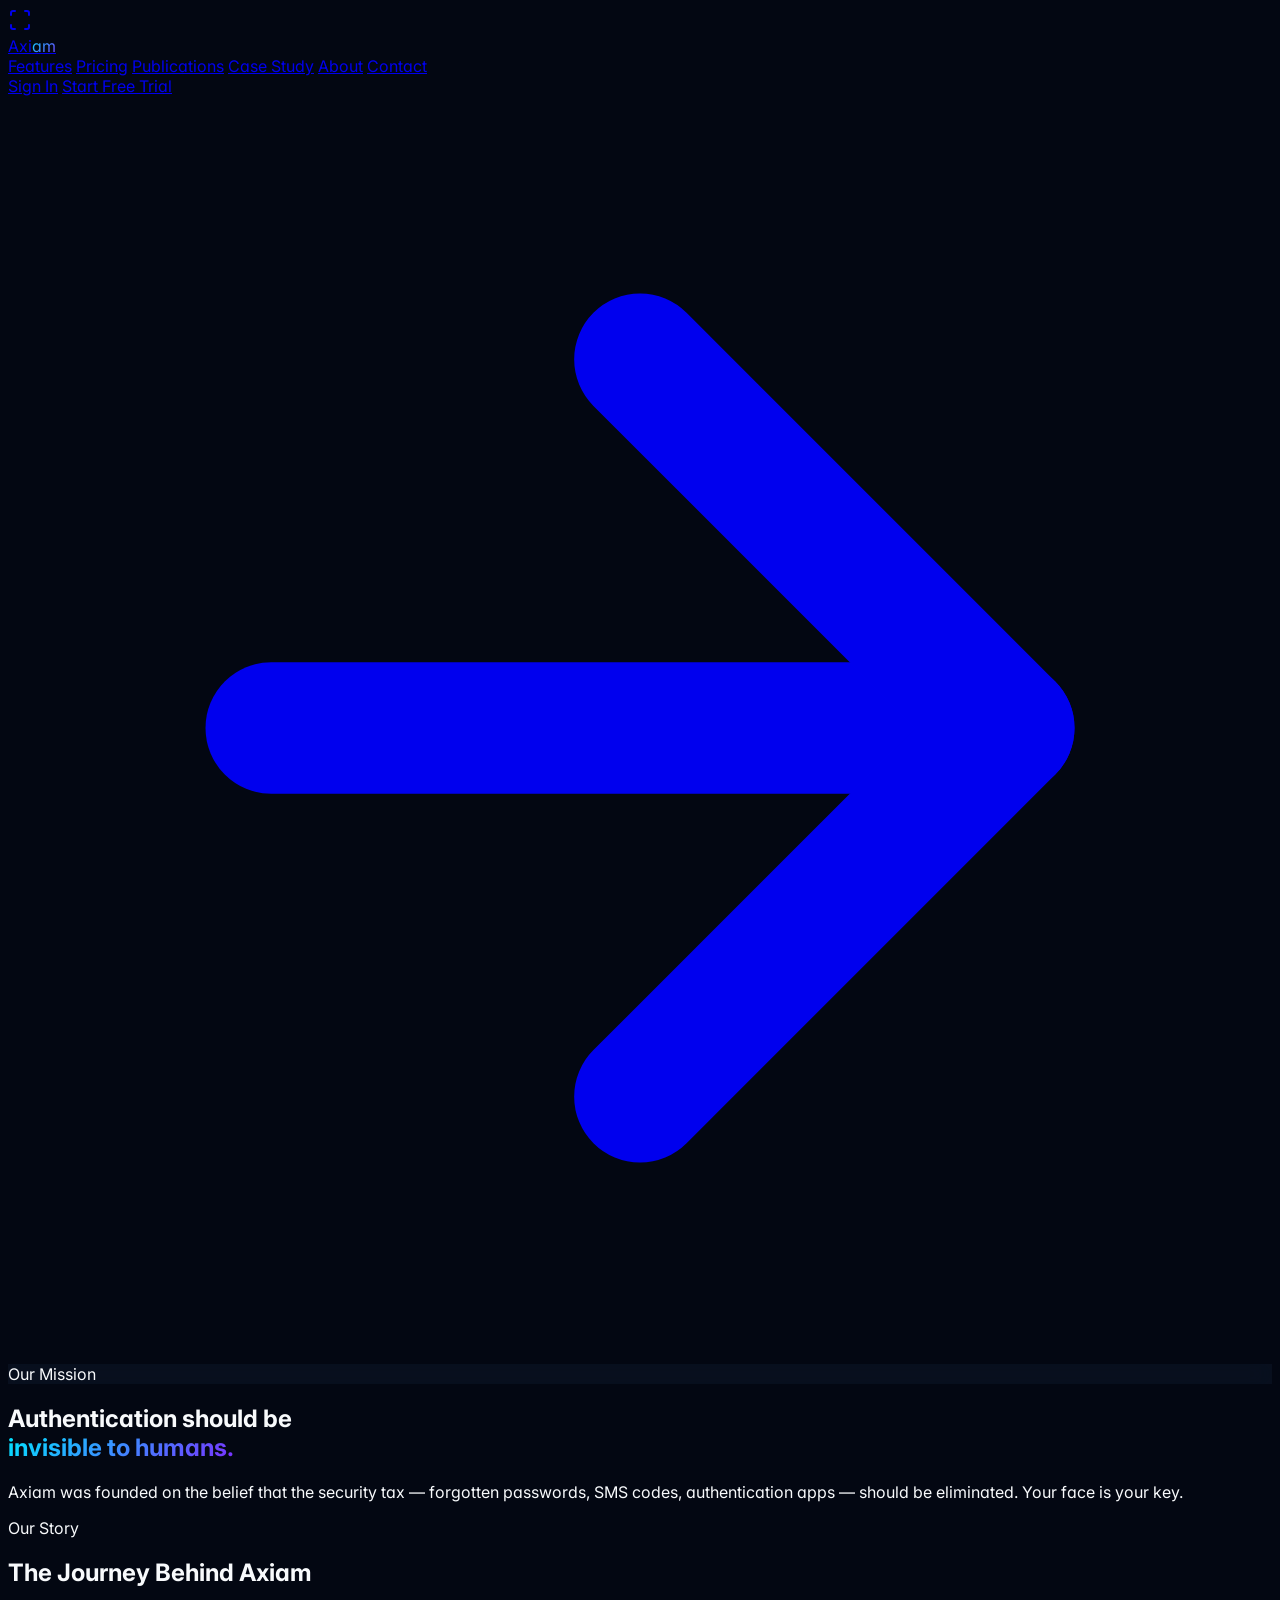
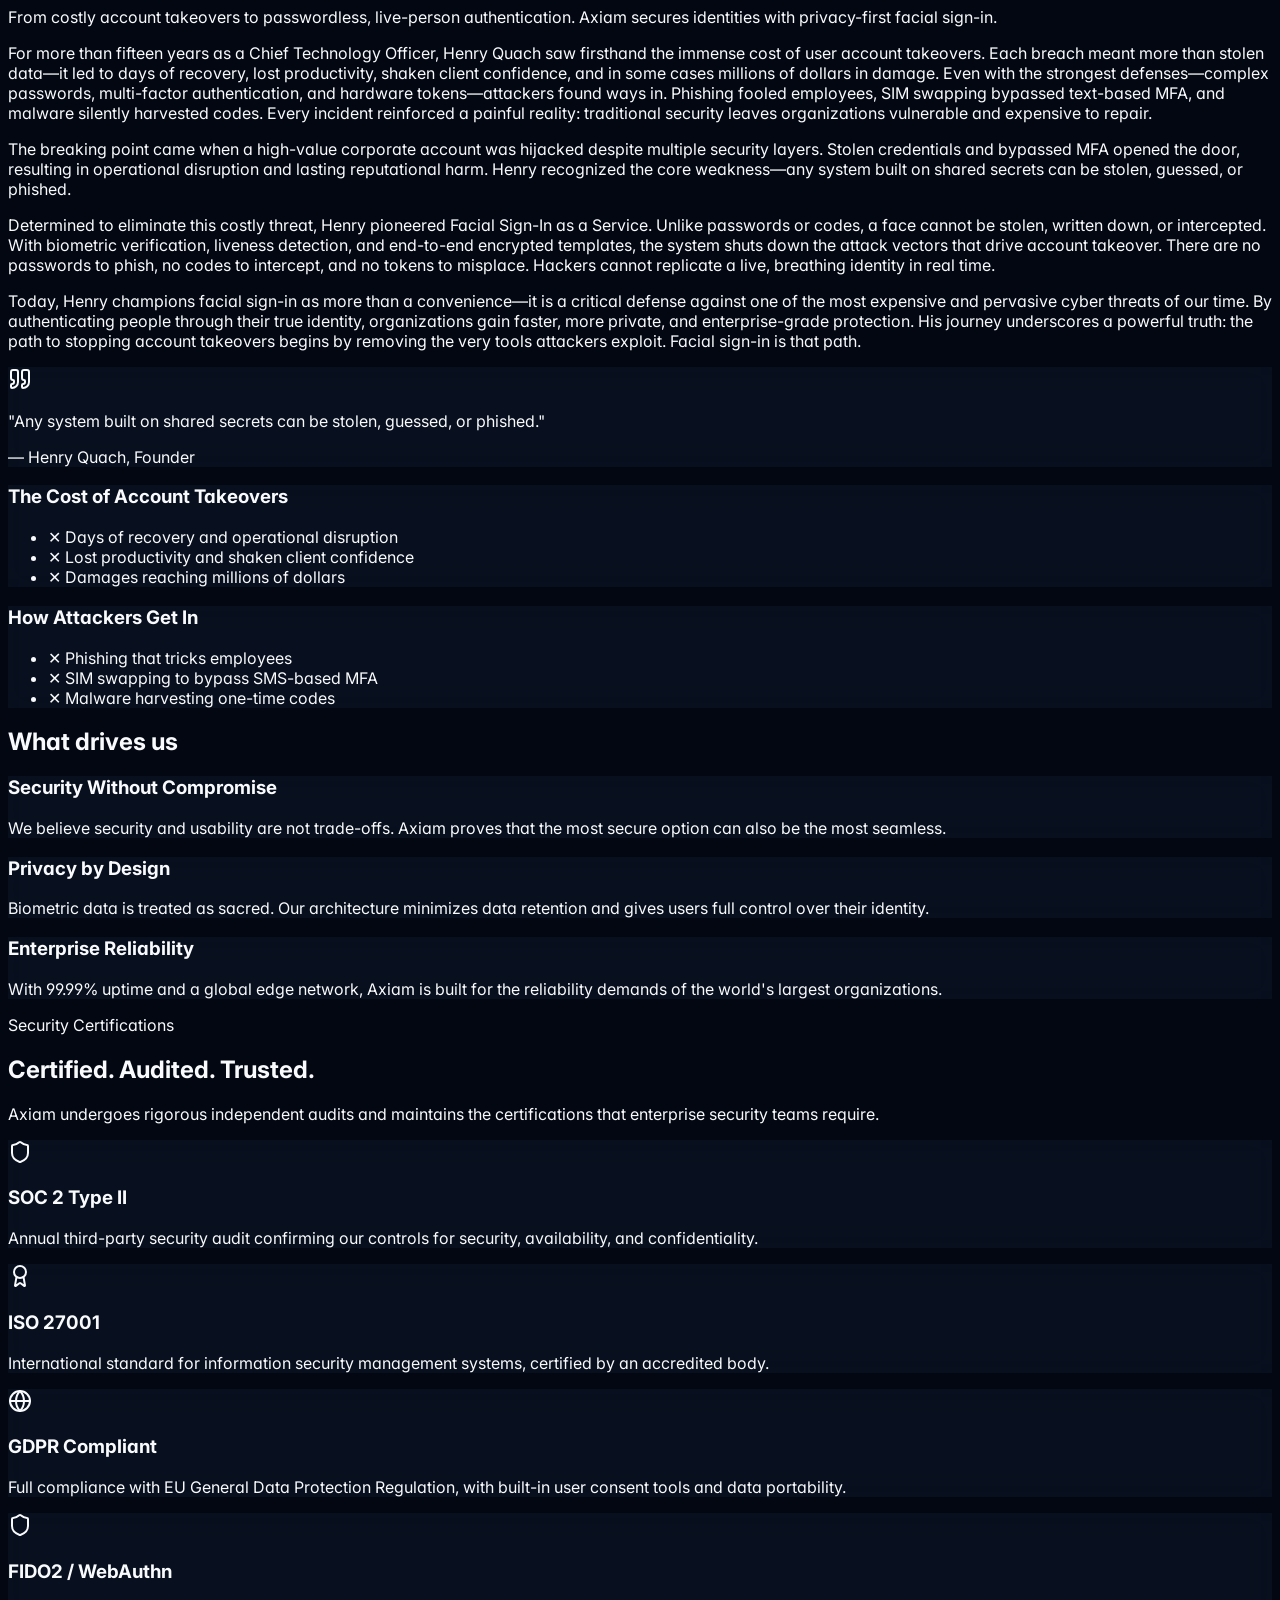
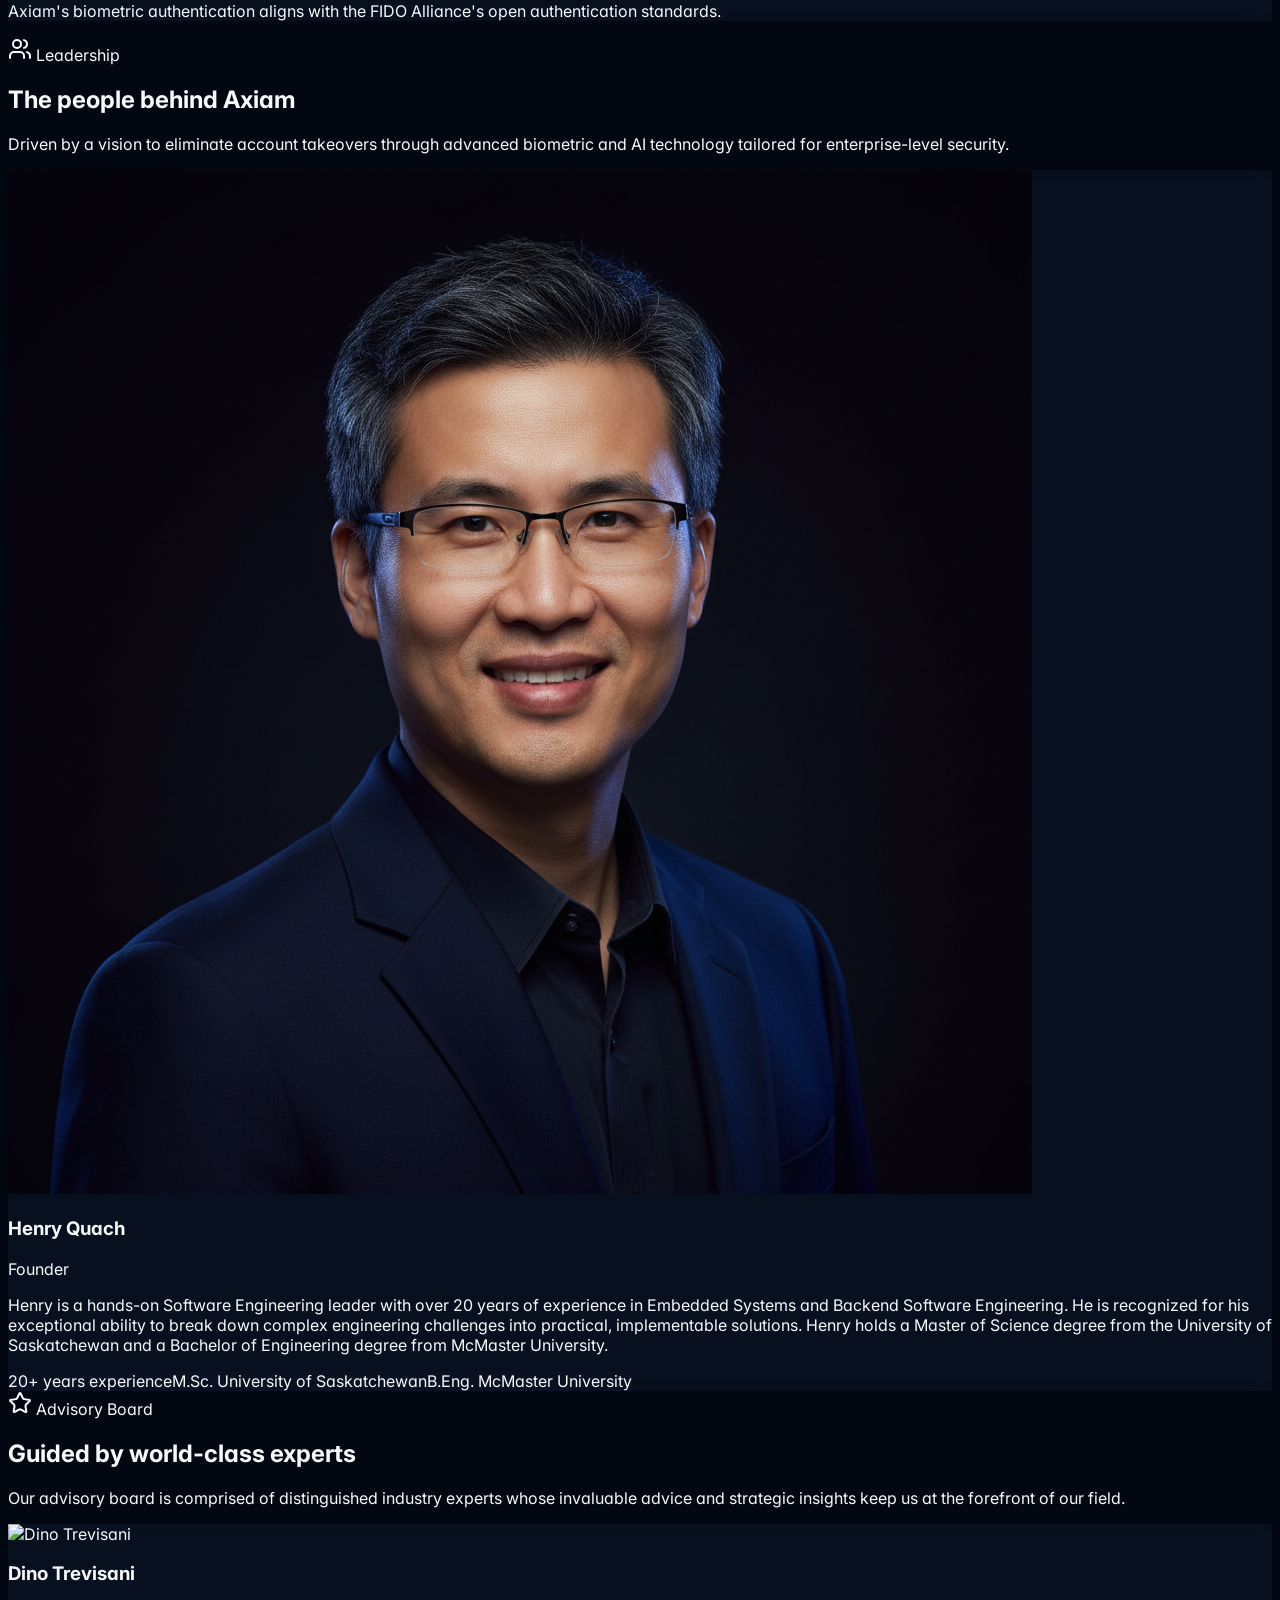
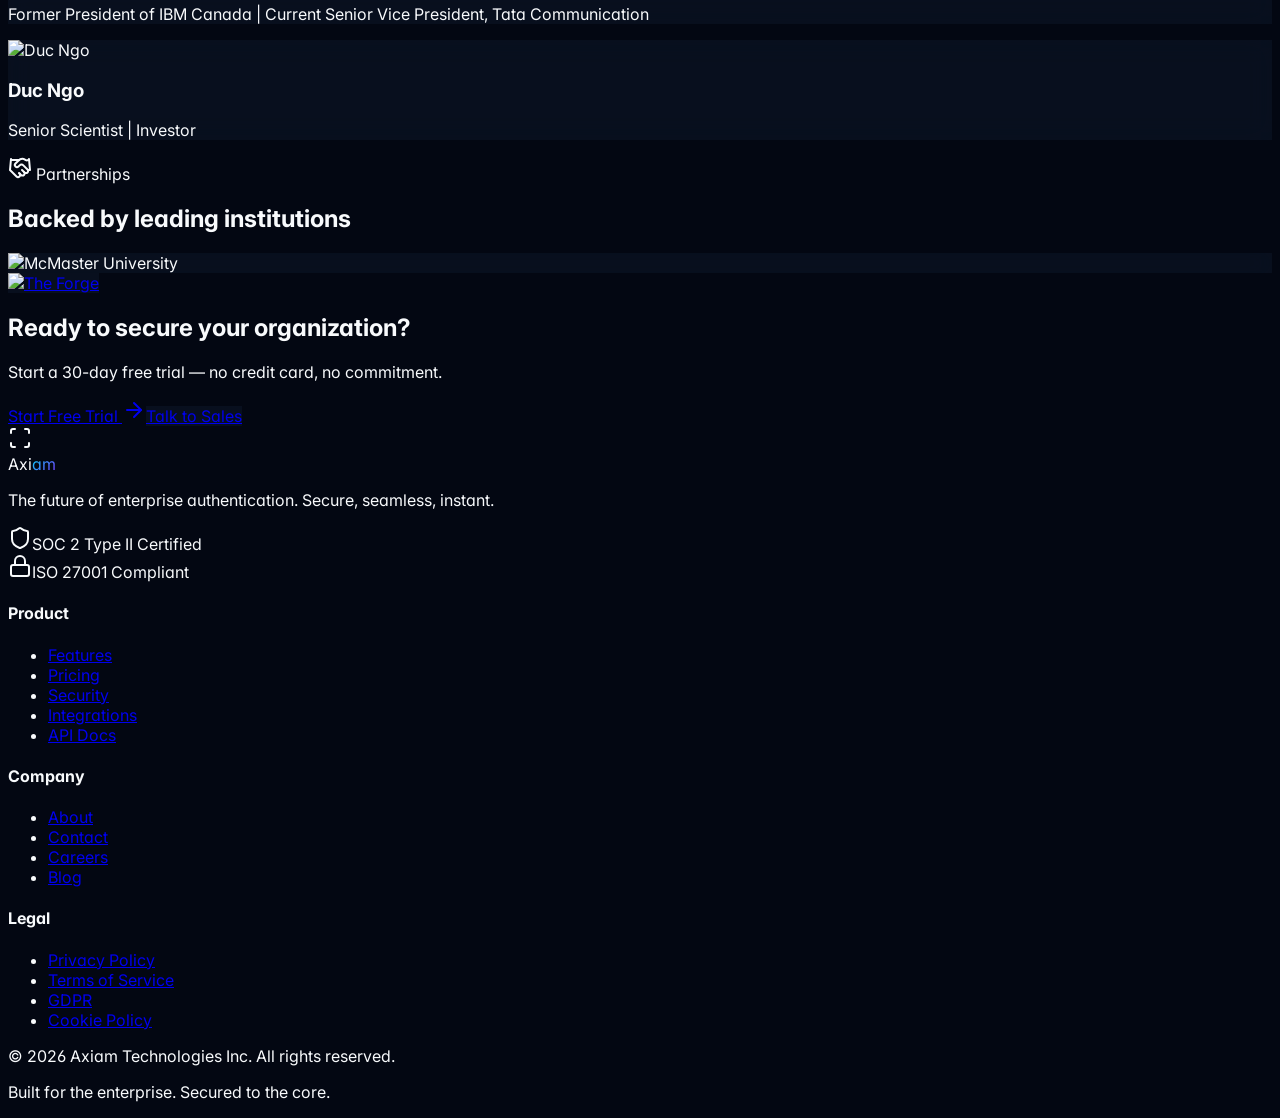
==== commit ee4f6170: "update" ====
--- a/about.html
+++ b/about.html
@@ -48,8 +48,8 @@
             </nav>
             <!-- Action Buttons -->
             <div class="flex items-center gap-4">
-                <a class="text-sm font-medium text-slate-300 hover:text-white transition-colors hidden sm:inline-block"
-                    href="#">Sign In</a>
+                <a class="text-sm font-medium text-slate-300 hover:text-white transition-colors hidden sm:inline-block" target="_blank"
+          href="https://dashboard.axiam.io/users/sign_in">Sign In</a>
                 <a class="inline-flex items-center justify-center gap-2 px-4 py-2 sm:px-5 sm:py-2.5 rounded-full bg-cyan-400 hover:bg-cyan-300 text-slate-950 font-semibold text-xs sm:text-sm tracking-wide transition-all shadow-[0_0_20px_rgba(0,229,255,0.4)] hover:shadow-[0_0_25px_rgba(0,229,255,0.6)]"
                     href="trial.html">
                     <span>Start Free Trial</span>
@@ -306,7 +306,7 @@
                                 <div
                                     class="absolute -inset-1 rounded-full bg-gradient-to-br from-cyan-400/40 to-violet-600/40 blur-md opacity-60 group-hover:opacity-100 transition-opacity">
                                 </div><img
-                                    src="https://qtrypzzcjebvfcihiynt.supabase.co/storage/v1/object/public/base44-prod/public/699f3a6bfd5d710f6a044eb6/f154e539b_generated_image.png"
+                                    src="henry-quach.png"
                                     alt="Henry Quach"
                                     class="relative w-32 h-32 md:w-36 md:h-36 rounded-full object-cover border-2 border-cyan-400/30">
                             </div>
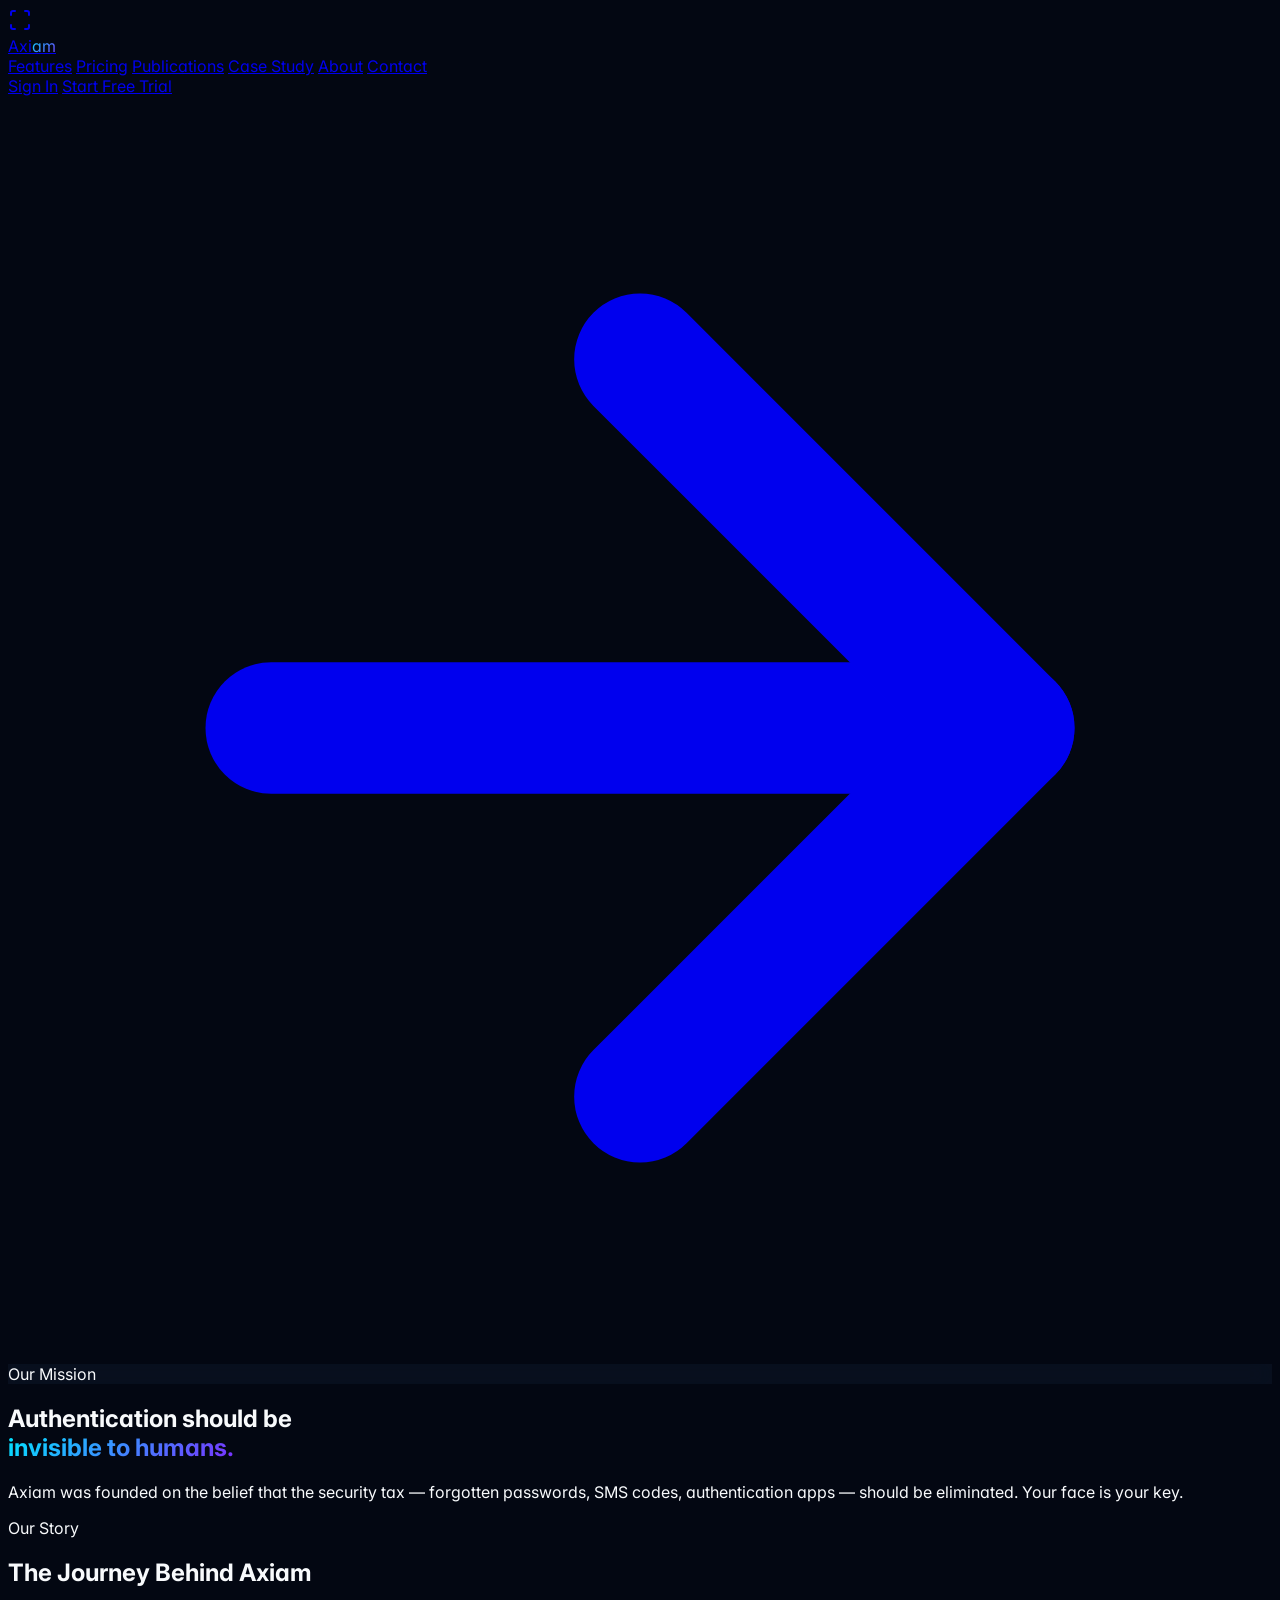
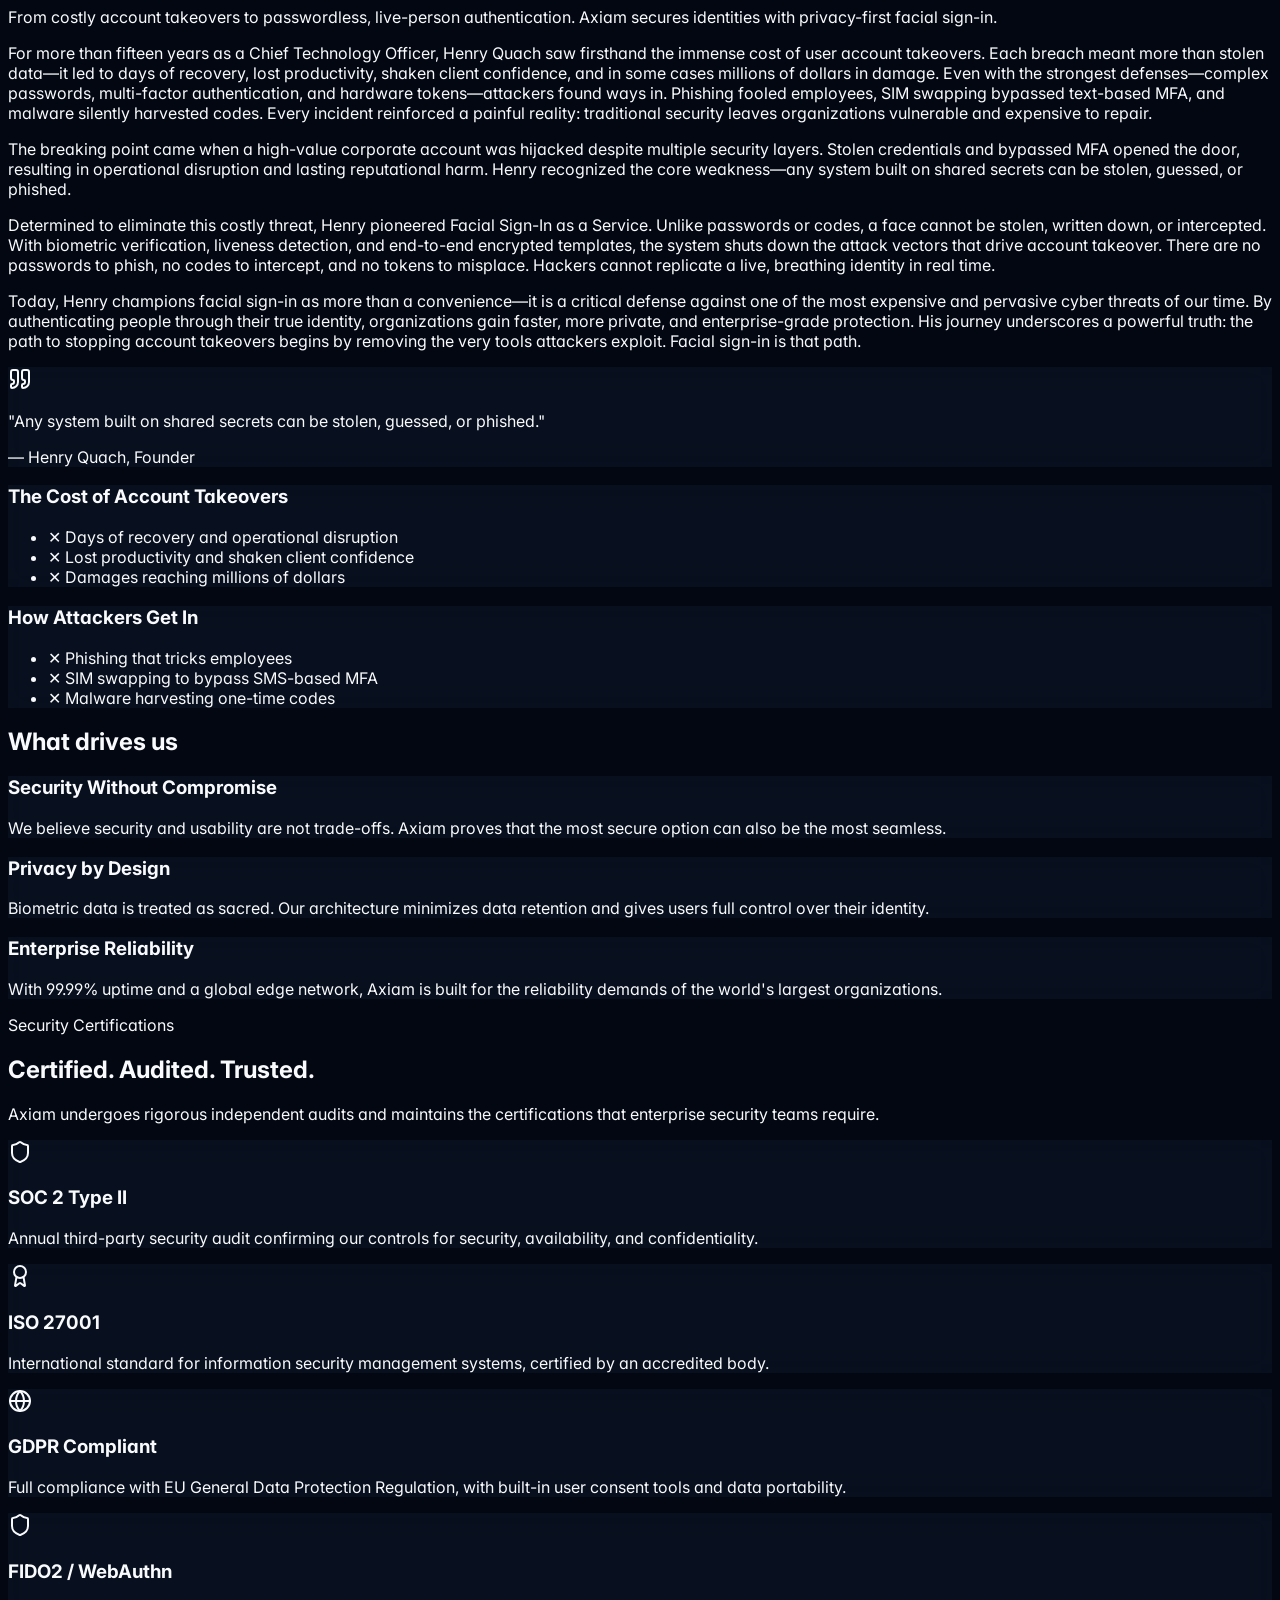
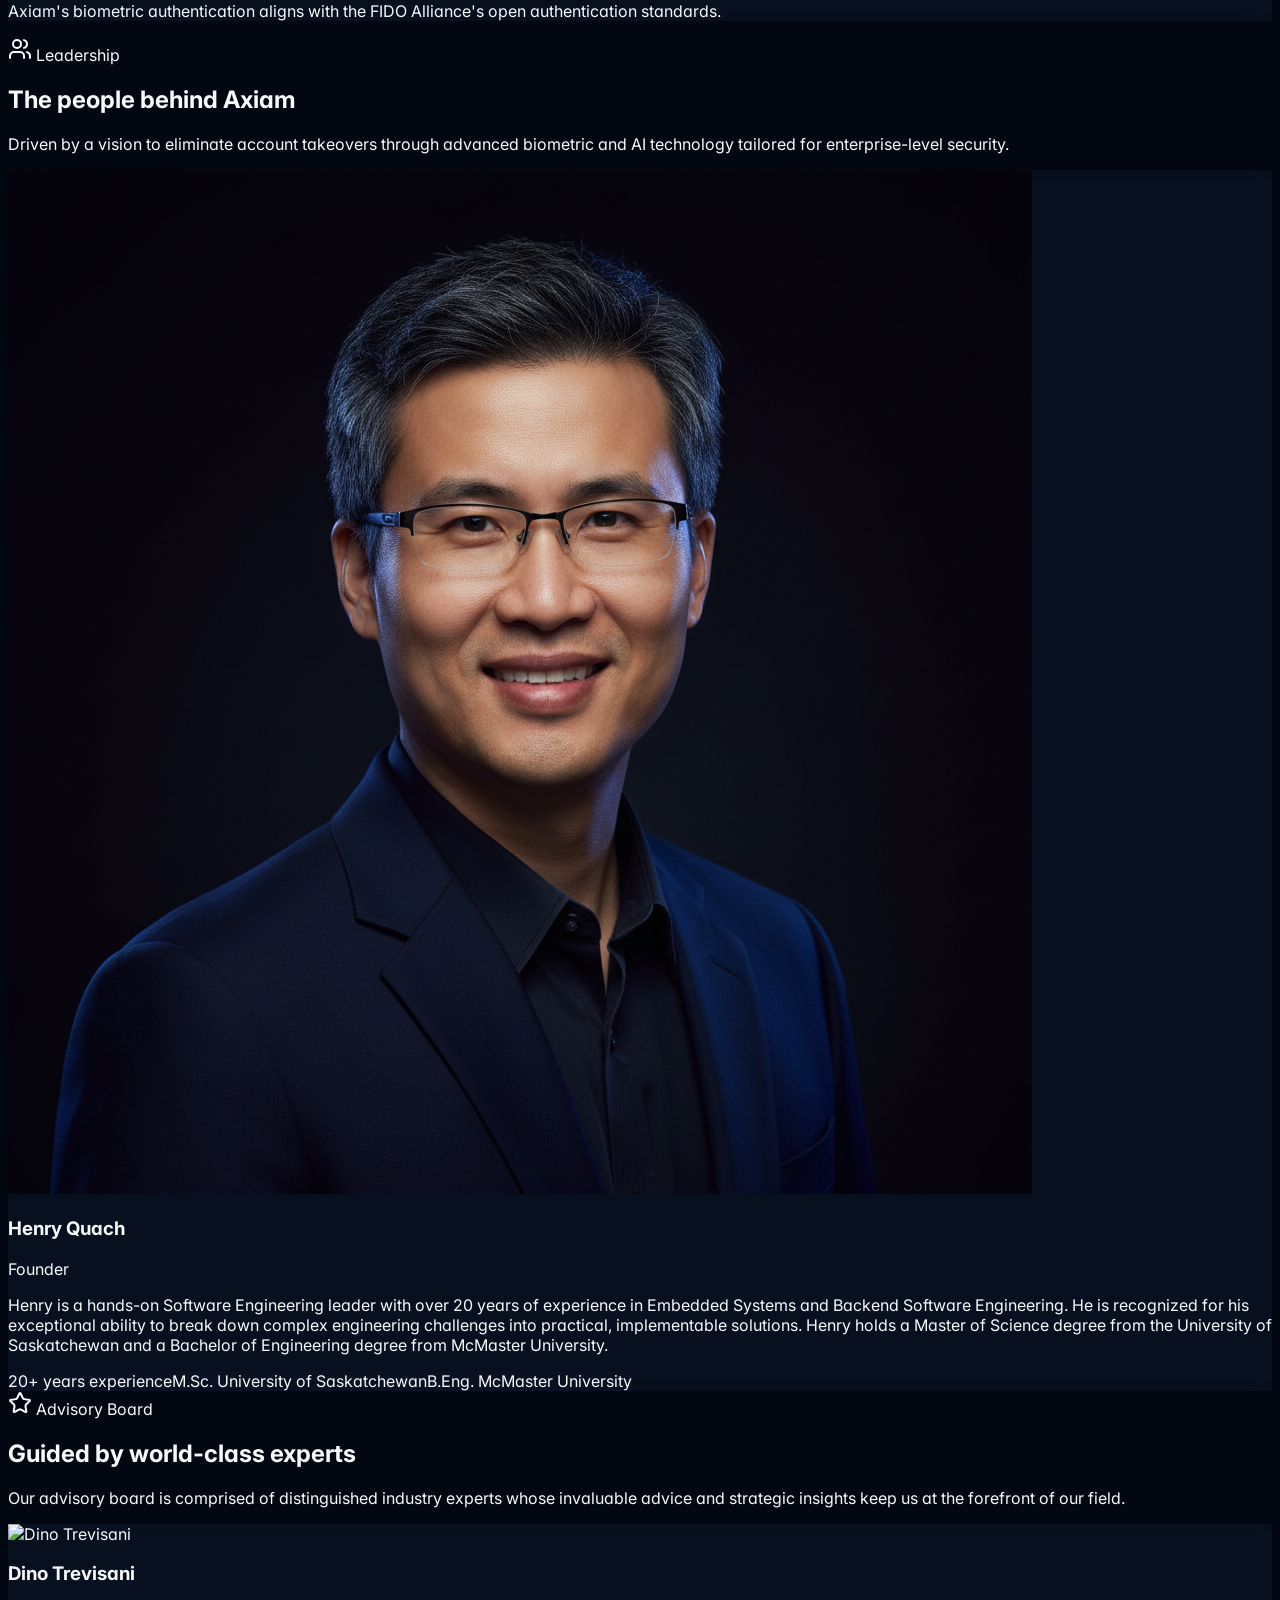
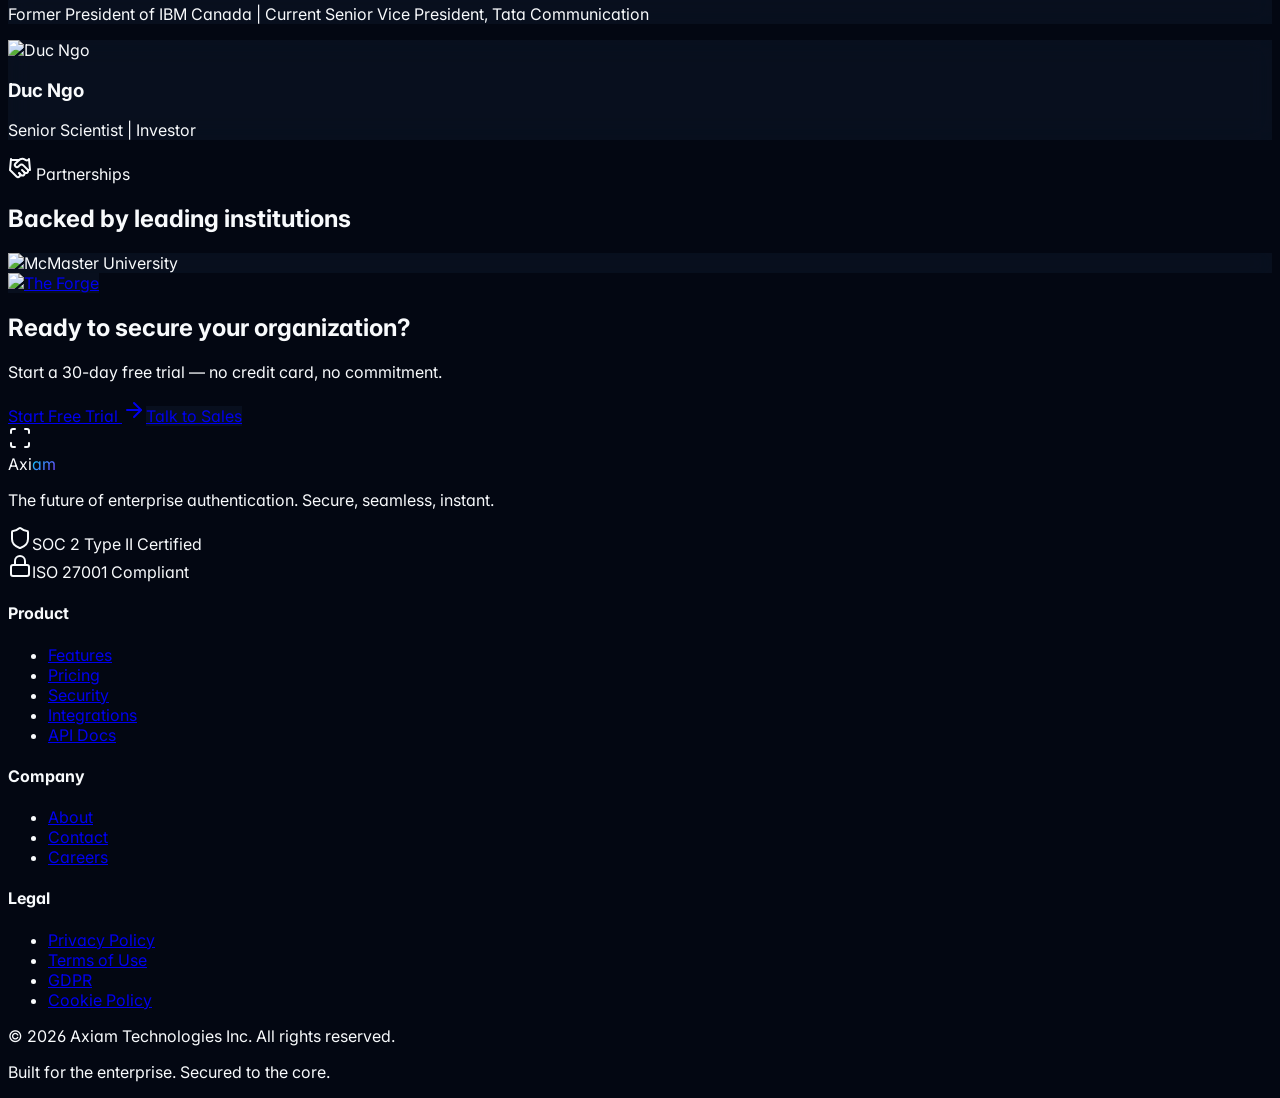
==== commit a61f9cf2: "update" ====
--- a/about.html
+++ b/about.html
@@ -469,12 +469,11 @@
                         <li><a class="text-slate-500 hover:text-cyan-400 text-sm transition-colors"
                                 href="pricing.html">Pricing</a></li>
                         <li><a class="text-slate-500 hover:text-cyan-400 text-sm transition-colors"
-                                href="contact.html">Security</a></li>
+                                href="privacy-policy.html">Security</a></li>
                         <li><a class="text-slate-500 hover:text-cyan-400 text-sm transition-colors"
                                 href="contact.html">Integrations</a></li>
                         <li><a class="text-slate-500 hover:text-cyan-400 text-sm transition-colors"
-                                href="api-docs.html">API
-                                Docs</a></li>
+                                href="api-docs.html">API Docs</a></li>
                     </ul>
                 </div>
                 <div>
@@ -485,22 +484,20 @@
                         <li><a class="text-slate-500 hover:text-cyan-400 text-sm transition-colors"
                                 href="contact.html">Contact</a></li>
                         <li><a class="text-slate-500 hover:text-cyan-400 text-sm transition-colors"
-                                href="contact.html">Careers</a></li>
-                        <li><a class="text-slate-500 hover:text-cyan-400 text-sm transition-colors"
-                                href="contact.html">Blog</a></li>
+                                href="careers.html">Careers</a></li>
                     </ul>
                 </div>
                 <div>
                     <h4 class="text-white font-semibold text-sm mb-4 uppercase tracking-widest">Legal</h4>
                     <ul class="space-y-3">
-                        <li><a class="text-slate-500 hover:text-cyan-400 text-sm transition-colors"
-                                href="api-docs.html">Privacy Policy</a></li>
-                        <li><a class="text-slate-500 hover:text-cyan-400 text-sm transition-colors"
-                                href="api-docs.html">Terms of Service</a></li>
-                        <li><a class="text-slate-500 hover:text-cyan-400 text-sm transition-colors"
-                                href="api-docs.html">GDPR</a></li>
-                        <li><a class="text-slate-500 hover:text-cyan-400 text-sm transition-colors"
-                                href="api-docs.html">Cookie Policy</a></li>
+                        <li><a class="text-cyan-400 text-sm transition-colors" aria-current="page"
+                                href="privacy-policy.html">Privacy Policy</a></li>
+                        <li><a class="text-slate-500 hover:text-cyan-400 text-sm transition-colors"
+                                href="terms-of-use.html">Terms of Use</a></li>
+                        <li><a class="text-slate-500 hover:text-cyan-400 text-sm transition-colors"
+                                href="gdpr.html">GDPR</a></li>
+                        <li><a class="text-slate-500 hover:text-cyan-400 text-sm transition-colors"
+                                href="cookie-policy.html">Cookie Policy</a></li>
                     </ul>
                 </div>
             </div>
--- a/css/styles.css
+++ b/css/styles.css
@@ -23,20 +23,20 @@
   overflow-x: hidden;
 }
 
-section > div.fade-in-up {
+.fade-in-up {
   opacity: 0 ;
   transform: translateY(40px);
   transition: opacity 0.7s ease, transform 0.7s ease;
   will-change: opacity, transform;
 }
 
-section > div.fade-in-up.is-visible {
+.fade-in-up.is-visible {
   opacity: 1 ;
   transform: none ;
 }
 
 @media (prefers-reduced-motion: reduce) {
-  section > div.fade-in-up {
+  .fade-in-up {
     opacity: 1;
     transform: none ;
     transition: none;
@@ -266,6 +266,207 @@
   -webkit-backdrop-filter: blur(12px);
 }
 
+/* Legal pages (privacy policy, terms) */
+.legal-prose {
+  color: #94a3b8;
+  font-size: 0.95rem;
+  line-height: 1.75;
+}
+
+.legal-prose > section {
+  scroll-margin-top: 7rem;
+}
+
+.legal-prose > section + section {
+  margin-top: 2.5rem;
+  padding-top: 2.5rem;
+  border-top: 1px solid var(--brand-border);
+}
+
+.legal-prose h2 {
+  color: #fff;
+  font-size: 1.375rem;
+  font-weight: 700;
+  letter-spacing: -0.01em;
+  margin-bottom: 1rem;
+}
+
+.legal-prose h3 {
+  color: #e2e8f0;
+  font-size: 1rem;
+  font-weight: 600;
+  margin: 1.5rem 0 0.5rem;
+}
+
+.legal-prose p + p,
+.legal-prose ul + p {
+  margin-top: 0.875rem;
+}
+
+.legal-prose ul {
+  list-style: disc;
+  padding-left: 1.25rem;
+  margin-top: 0.75rem;
+}
+
+.legal-prose li + li {
+  margin-top: 0.5rem;
+}
+
+.legal-prose li::marker {
+  color: var(--brand-cyan);
+}
+
+.legal-prose strong {
+  color: #e2e8f0;
+  font-weight: 600;
+}
+
+.legal-prose a {
+  color: var(--brand-cyan);
+  text-decoration: underline;
+  text-underline-offset: 3px;
+}
+
+.legal-prose a:hover {
+  color: #33ebff;
+}
+
+.legal-callout {
+  margin: 1rem 0;
+  padding: 1rem 1.25rem;
+  border: 1px solid rgba(0, 229, 255, 0.2);
+  border-left: 3px solid var(--brand-cyan);
+  border-radius: 0.75rem;
+  background: rgba(8, 145, 178, 0.08);
+}
+
+.legal-callout p + p {
+  margin-top: 0.25rem;
+}
+
+.legal-toc a {
+  display: block;
+  color: #94a3b8;
+  transition: color 0.2s ease;
+}
+
+.legal-toc a:hover {
+  color: var(--brand-cyan);
+}
+
+/* Careers: maps the role cards' shadcn-style tokens onto the Axiam palette */
+.careers-list details {
+  background: rgba(11, 20, 38, 0.65);
+  border: 1px solid var(--brand-border);
+  border-radius: 1rem;
+  box-shadow: inset 0 1px 1px 0 rgba(255, 255, 255, 0.04), 0 10px 25px -10px rgba(0, 0, 0, 0.6);
+  color: #cbd5e1;
+  transition: opacity 0.7s ease, transform 0.7s ease, border-color 0.3s ease, box-shadow 0.3s ease;
+}
+
+.careers-list details:hover {
+  border-color: rgba(0, 229, 255, 0.25);
+}
+
+.careers-list details[open] {
+  border-color: rgba(0, 229, 255, 0.35);
+  box-shadow: 0 0 30px -10px rgba(0, 229, 255, 0.25);
+}
+
+.careers-list summary h2 {
+  color: #fff;
+  transition: color 0.2s ease;
+}
+
+.careers-list summary:hover h2 {
+  color: var(--brand-cyan);
+}
+
+.careers-list h3,
+.careers-list h4,
+.careers-list legend {
+  color: #f1f5f9;
+}
+
+.careers-list .text-muted-foreground {
+  color: #94a3b8;
+}
+
+.careers-list p.text-xs.text-muted-foreground {
+  color: var(--brand-muted);
+}
+
+.careers-list .bg-secondary {
+  background: rgba(8, 145, 178, 0.15);
+  border: 1px solid rgba(0, 229, 255, 0.2);
+}
+
+.careers-list .text-secondary-foreground {
+  color: #67e8f9;
+}
+
+.careers-list .text-primary {
+  color: var(--brand-cyan);
+}
+
+.careers-list ul.list-disc li::marker {
+  color: var(--brand-cyan);
+}
+
+.careers-list .border-t {
+  border-top: 1px solid var(--brand-border);
+}
+
+.careers-list label {
+  color: #94a3b8;
+}
+
+.careers-list input,
+.careers-list textarea {
+  background: rgba(255, 255, 255, 0.04);
+  border: 1px solid rgba(255, 255, 255, 0.1);
+  border-radius: 0.75rem;
+  color: #fff;
+  transition: border-color 0.2s ease, box-shadow 0.2s ease;
+}
+
+.careers-list input:focus,
+.careers-list textarea:focus {
+  border-color: rgba(0, 229, 255, 0.45);
+  box-shadow: 0 0 0 3px rgba(0, 229, 255, 0.12);
+  outline: none;
+}
+
+.careers-list input[type='file'] {
+  color: #94a3b8;
+  cursor: pointer;
+}
+
+.careers-list input[type='file']::file-selector-button {
+  background: rgba(8, 145, 178, 0.2);
+  color: #67e8f9;
+  border: 1px solid rgba(0, 229, 255, 0.25);
+  cursor: pointer;
+}
+
+.careers-list summary:focus-visible {
+  box-shadow: 0 0 0 2px rgba(0, 229, 255, 0.6);
+}
+
+.careers-list button.bg-primary {
+  background: var(--brand-cyan);
+  color: #030712;
+  border-radius: 9999px;
+  box-shadow: 0 0 20px rgba(0, 229, 255, 0.35);
+  transition: background-color 0.2s ease, box-shadow 0.2s ease;
+}
+
+.careers-list button.bg-primary:hover {
+  background: #33ebff;
+  box-shadow: 0 0 25px rgba(0, 229, 255, 0.55);
+}
+
 .glow-cyan-btn,
 .cyan-btn-glow {
   box-shadow: 0 0 20px rgba(0, 229, 255, 0.35);
